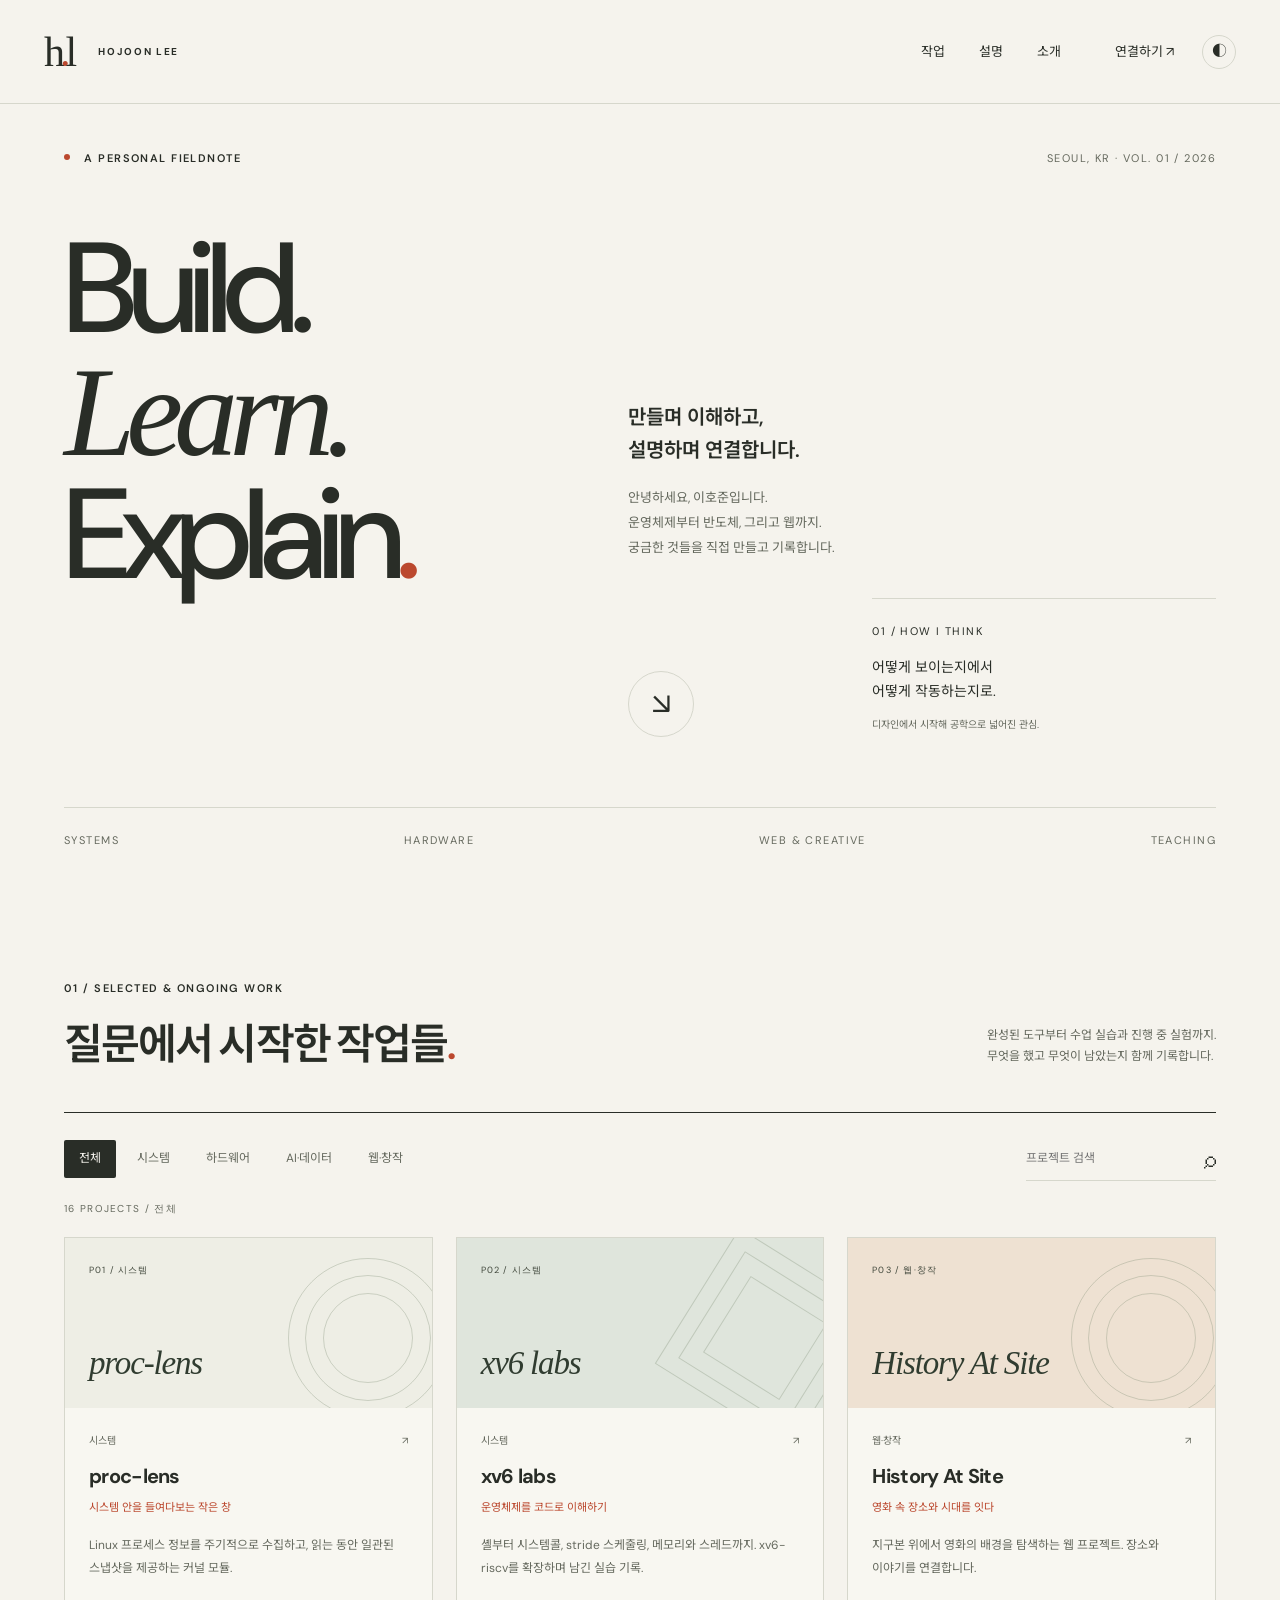
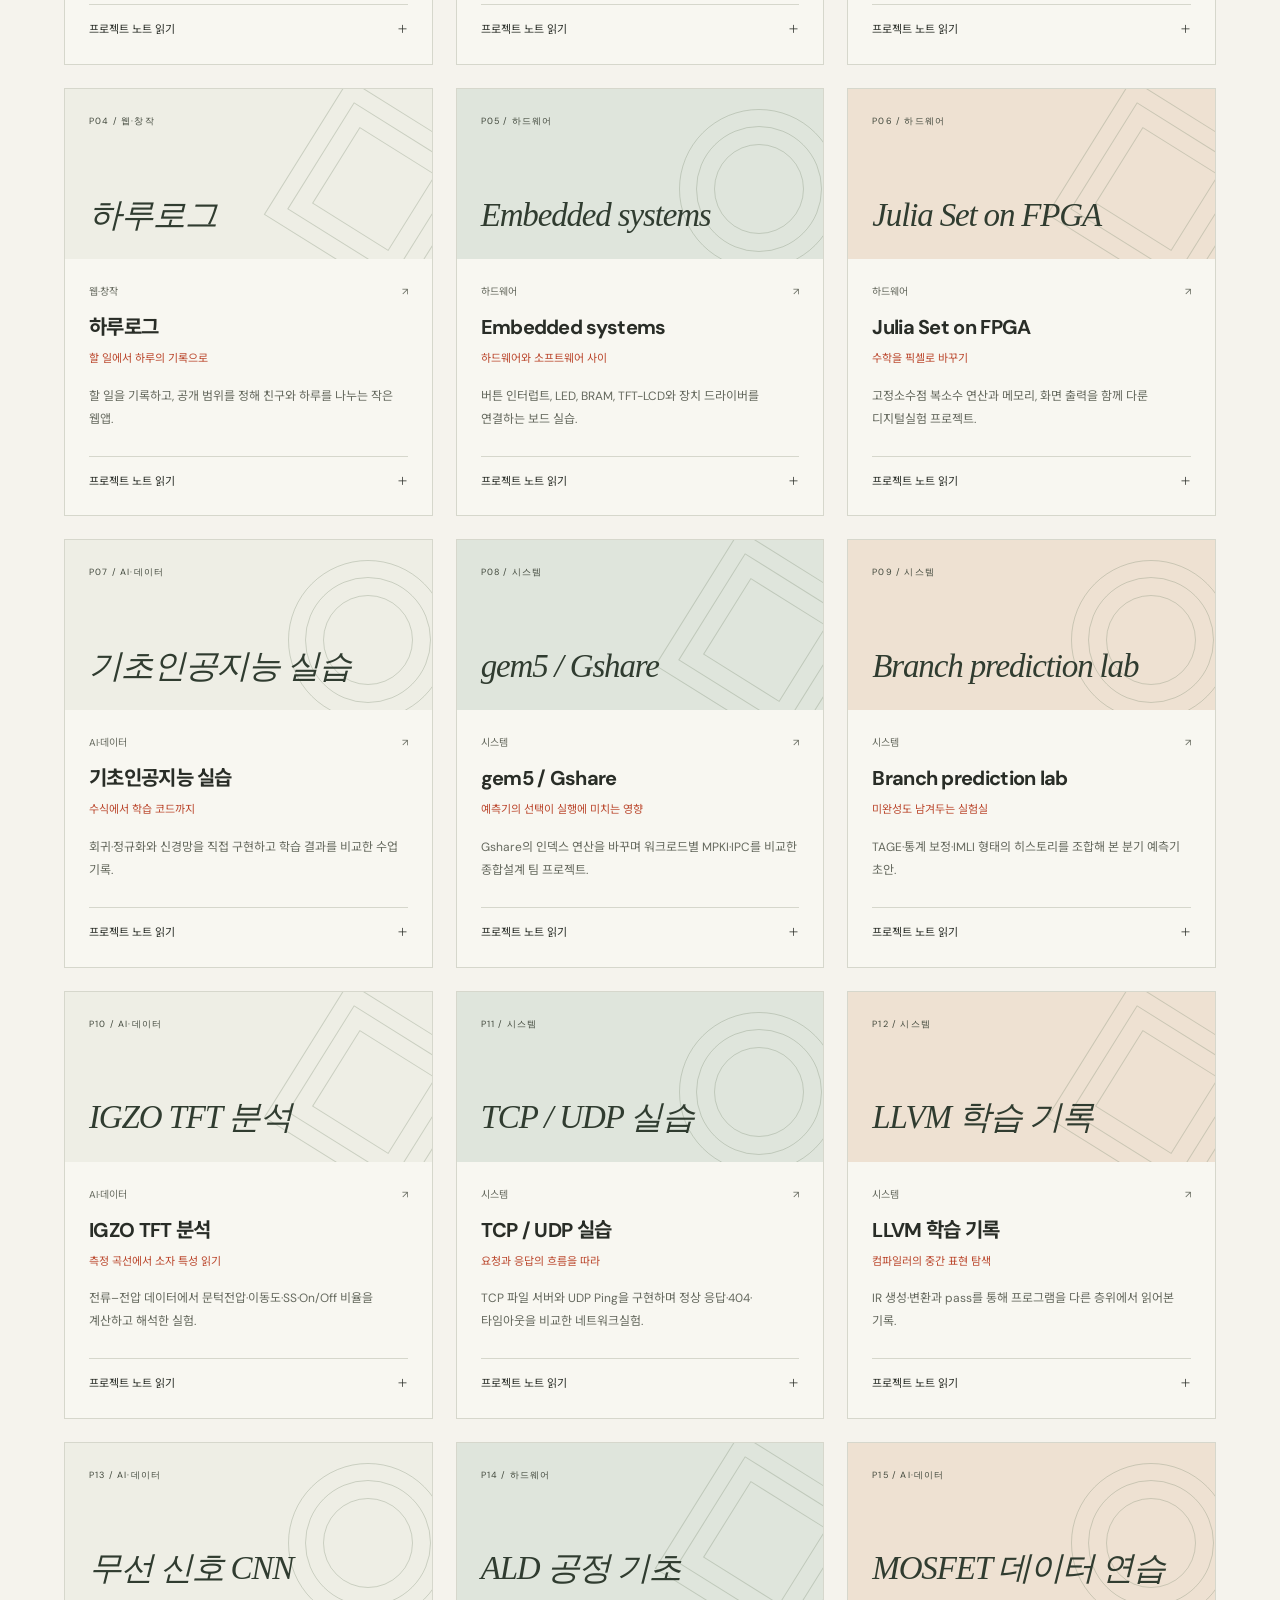
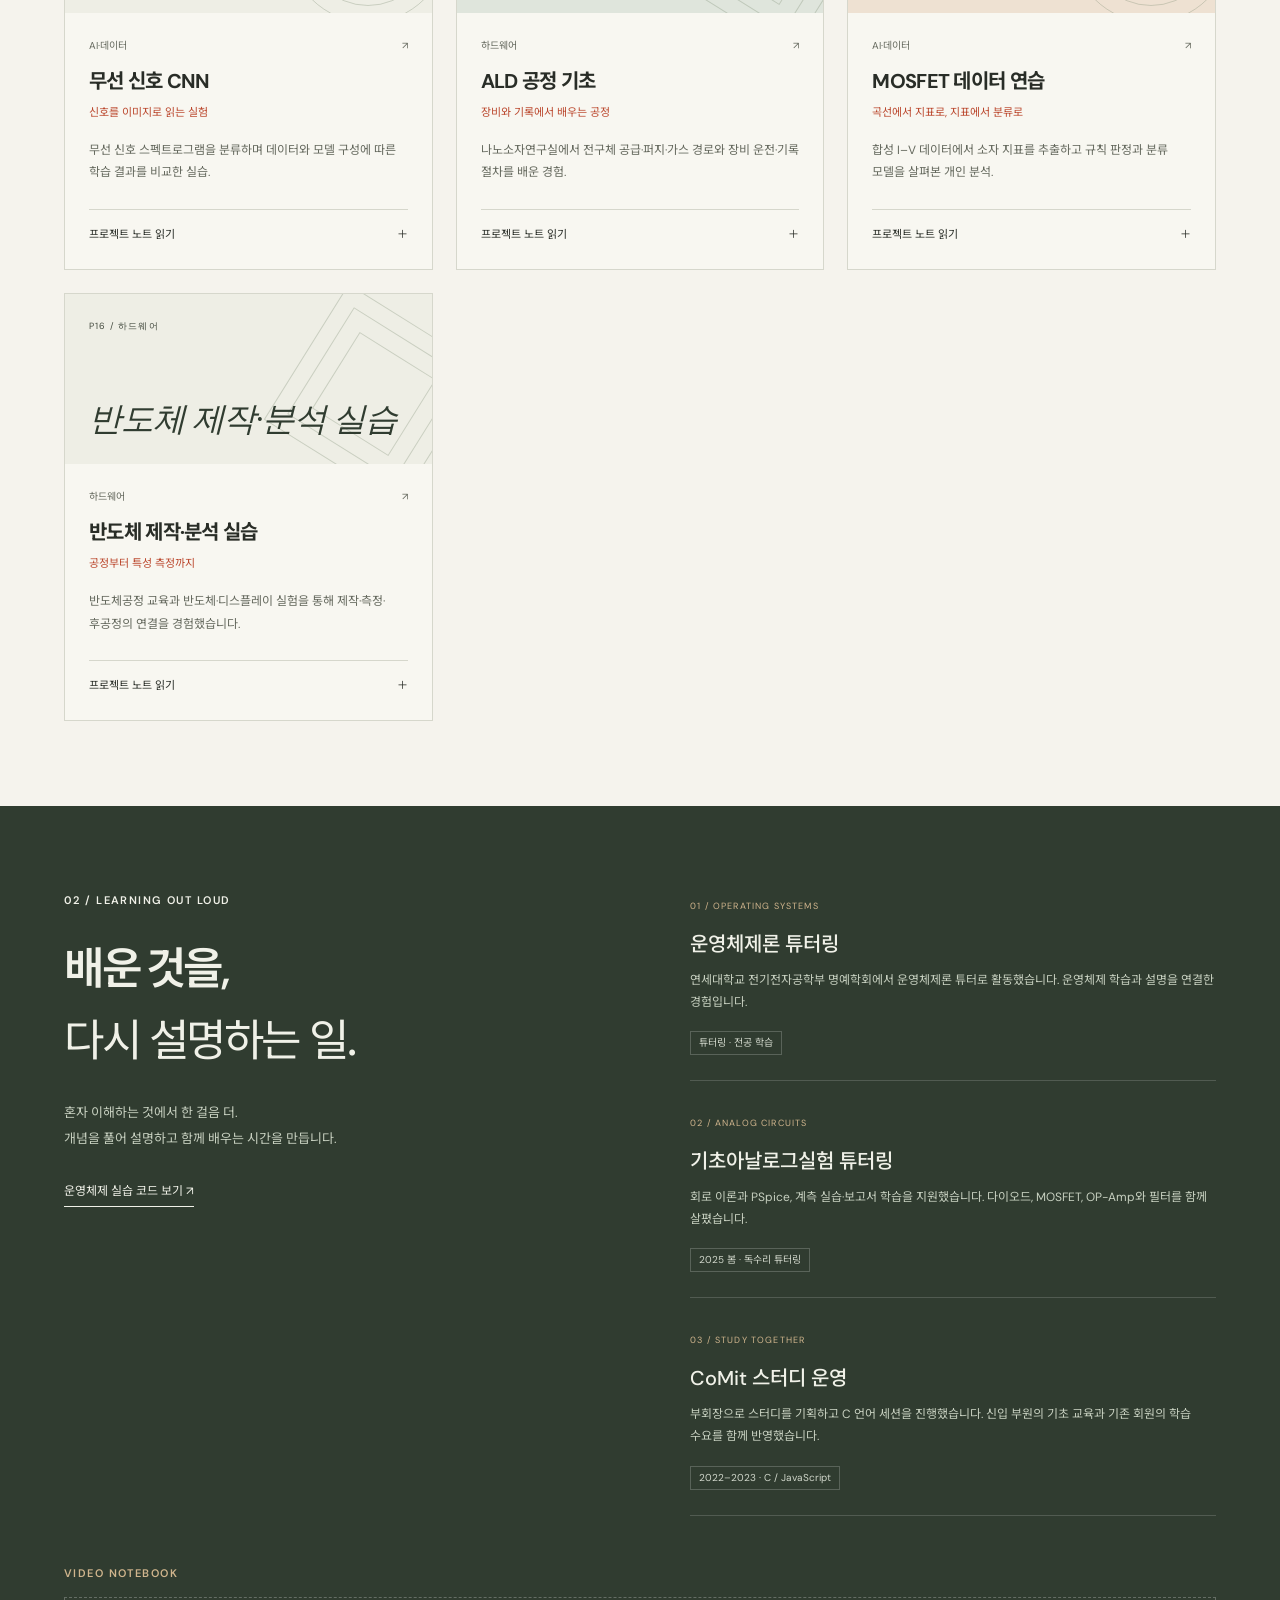
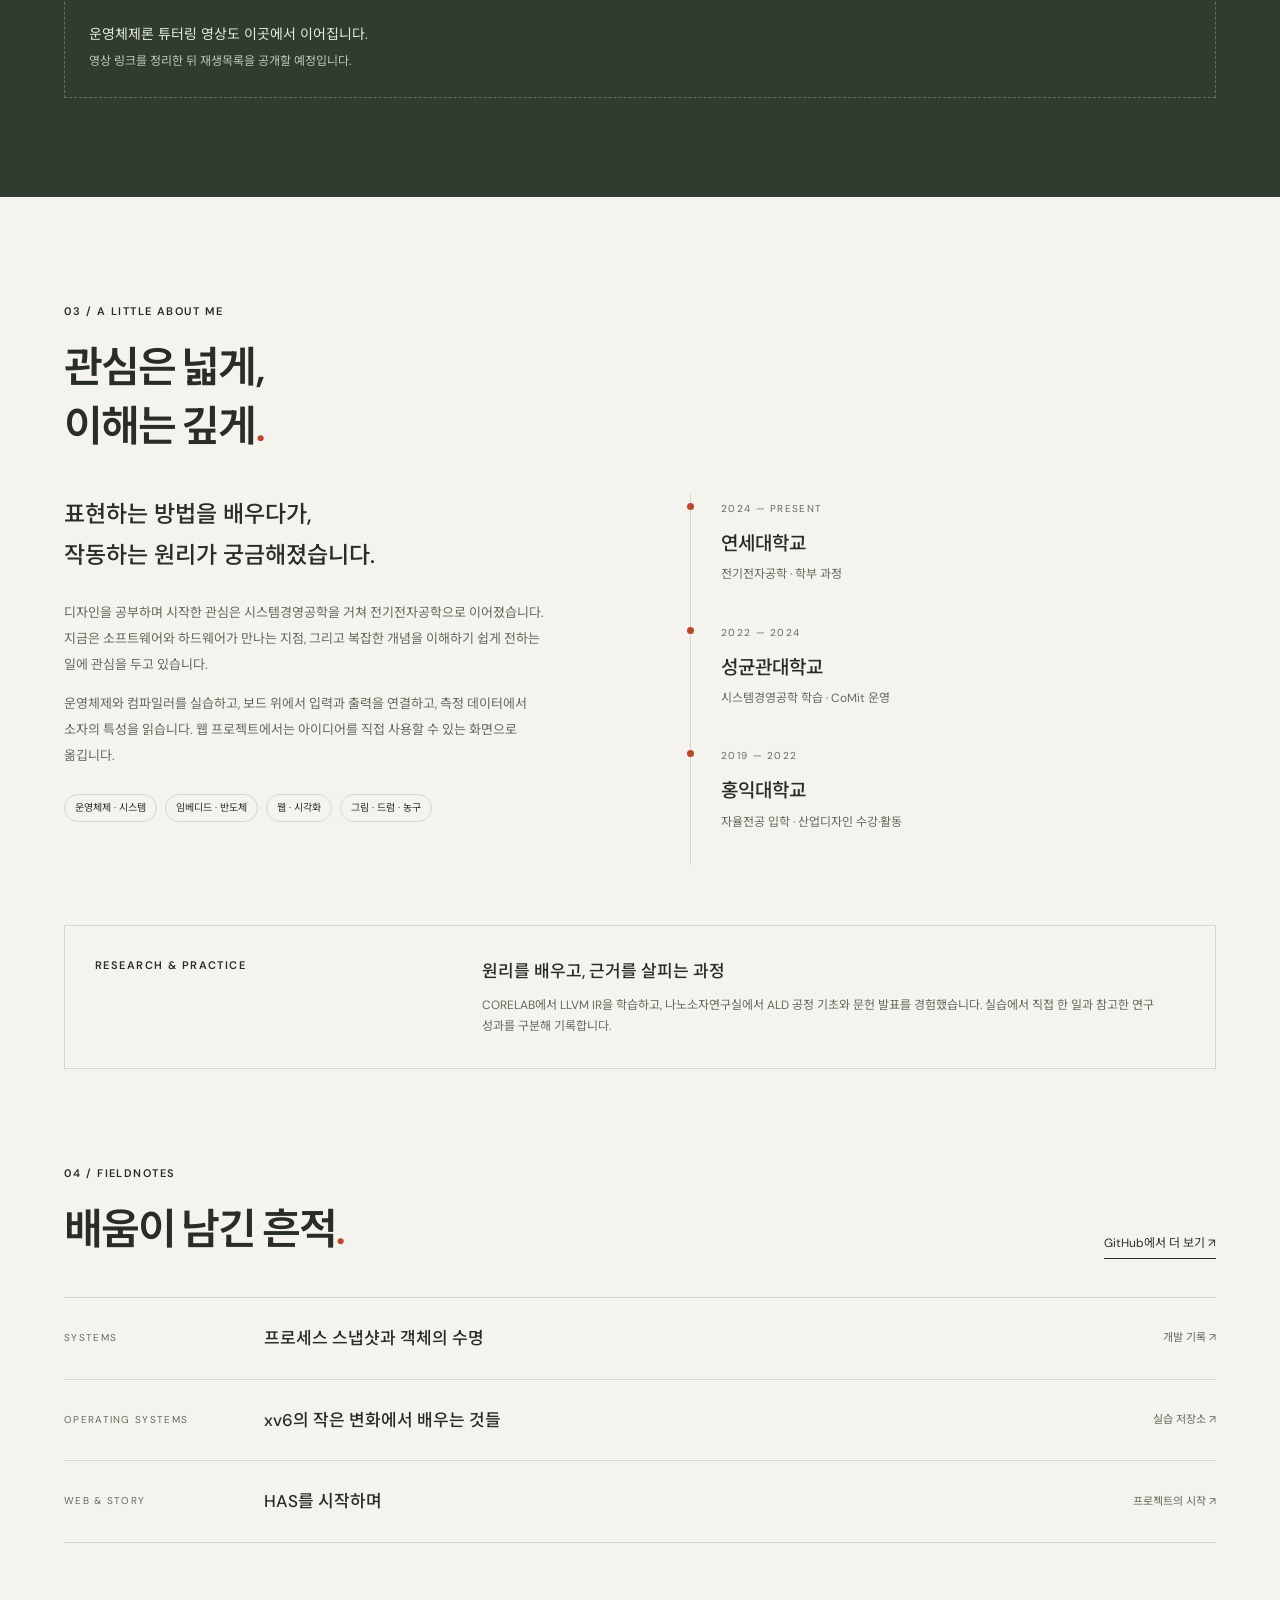
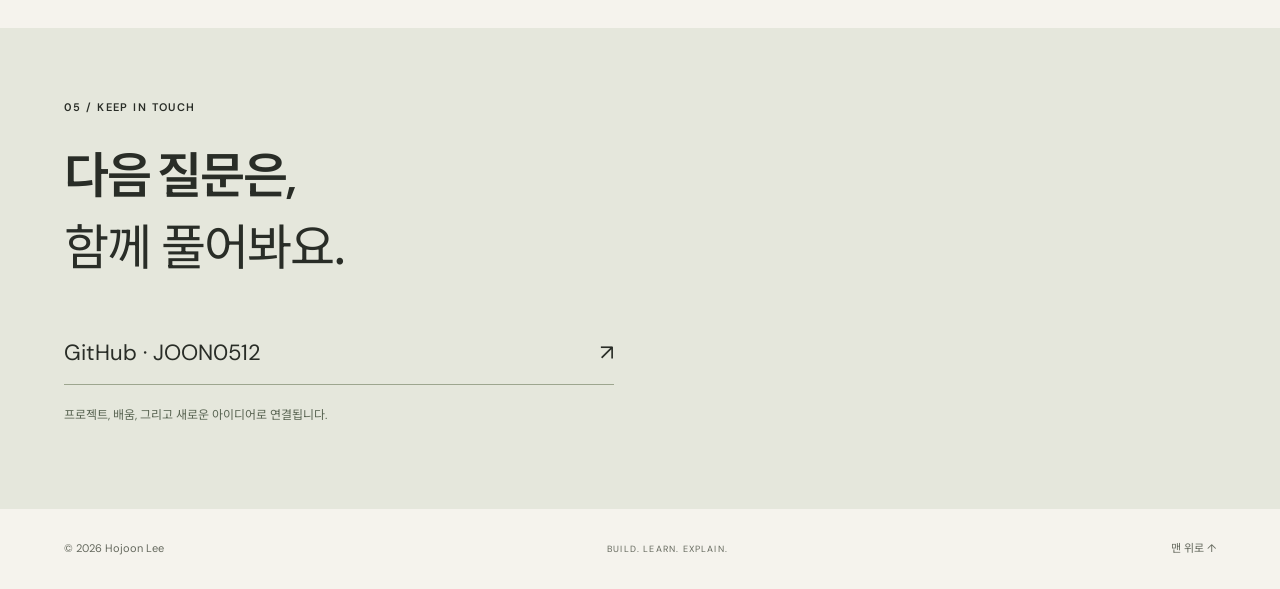
==== docs/index.html @ dd693a46 "Build Hojoon Lee portfolio with project archive and teaching sections" ====
<!doctype html>
<html lang="ko"><head><meta charset="utf-8"><meta name="viewport" content="width=device-width, initial-scale=1"><meta name="theme-color" content="#f5f3ed"><meta name="description" content="이호준의 프로젝트와 학습 기록. 운영체제, 임베디드, 반도체와 웹을 만들고 배우고 설명합니다."><meta property="og:title" content="Hojoon Lee — Build, Learn, Explain"><meta property="og:description" content="만들며 이해하고, 설명하며 연결합니다. 이호준의 작업과 배움의 기록."><title>Hojoon Lee — Build, Learn, Explain</title><link rel="icon" href="assets/favicon.svg" type="image/svg+xml"><link rel="stylesheet" href="style.css"><script src="app.js" defer></script></head>
<body><a class="skip" href="#main">본문으로 바로가기</a>
<header class="site-header"><a class="wordmark" href="#home" aria-label="Hojoon Lee 홈">h<span class="logo-dot">.</span>l<span class="small-wordmark">HOJOON LEE</span></a><nav aria-label="주요 메뉴"><a href="#work">작업</a><a href="#teaching">설명</a><a href="#about">소개</a><a href="#contact" class="nav-contact">연결하기 ↗</a></nav><button class="theme-toggle" type="button" aria-label="어두운 테마로 전환">◐</button></header>
<main id="main"><section id="home" class="hero wrap"><div class="hero-top"><p class="eyebrow"><span class="live-dot"></span> A PERSONAL FIELDNOTE</p><span class="edition">SEOUL, KR · VOL. 01 / 2026</span></div><h1>Build.<br><span class="serif">Learn.</span><br>Explain<span class="accent">.</span></h1><div class="hero-bottom"><p class="hero-intro">만들며 이해하고,<br>설명하며 연결합니다.<span>안녕하세요, 이호준입니다.<br>운영체제부터 반도체, 그리고 웹까지.<br>궁금한 것들을 직접 만들고 기록합니다.</span></p><a class="round-link" href="#work" aria-label="프로젝트 둘러보기">↘</a><div class="hero-note"><span class="mono">01 / HOW I THINK</span><p>어떻게 보이는지에서<br>어떻게 작동하는지로.</p><small>디자인에서 시작해 공학으로 넓어진 관심.</small></div></div><div class="hero-index mono"><span>SYSTEMS</span><span>HARDWARE</span><span>WEB & CREATIVE</span><span>TEACHING</span></div></section>
<section id="work" class="wrap section"><div class="section-heading"><div><p class="eyebrow">01 / SELECTED & ONGOING WORK</p><h2>질문에서 시작한 작업들<span class="accent">.</span></h2></div><p>완성된 도구부터 수업 실습과 진행 중 실험까지.<br>무엇을 했고 무엇이 남았는지 함께 기록합니다.</p></div><div class="work-toolbar"><div class="filters" role="group" aria-label="프로젝트 분류"><button data-filter="전체" aria-pressed="true">전체</button><button data-filter="시스템" aria-pressed="false">시스템</button><button data-filter="하드웨어" aria-pressed="false">하드웨어</button><button data-filter="AI·데이터" aria-pressed="false">AI·데이터</button><button data-filter="웹·창작" aria-pressed="false">웹·창작</button></div><label class="search"><span class="sr-only">프로젝트 검색</span><input id="search" type="search" placeholder="프로젝트 검색" autocomplete="off"><span aria-hidden="true">⌕</span></label></div><p id="result-count" class="mono count" aria-live="polite"></p><div id="projects" class="project-grid"><p>프로젝트를 불러오는 중입니다.</p></div><noscript><p>프로젝트 목록은 <a href="https://github.com/JOON0512?tab=repositories">GitHub</a>에서도 볼 수 있습니다. 분류와 상세 보기는 JavaScript가 필요합니다.</p></noscript></section>
<section id="teaching" class="teaching"><div class="wrap teaching-inner"><div><p class="eyebrow">02 / LEARNING OUT LOUD</p><h2>배운 것을,<br><span class="serif">다시 설명하는 일.</span></h2><p class="teaching-intro">혼자 이해하는 것에서 한 걸음 더.<br>개념을 풀어 설명하고 함께 배우는 시간을 만듭니다.</p><a class="text-link" href="https://github.com/JOON0512/yonsei-OS" target="_blank" rel="noopener noreferrer">운영체제 실습 코드 보기 ↗</a></div><div class="teaching-list"><article><span class="mono">01 / OPERATING SYSTEMS</span><h3>운영체제론 튜터링</h3><p>연세대학교 전기전자공학부 명예학회에서 운영체제론 튜터로 활동했습니다. 운영체제 학습과 설명을 연결한 경험입니다.</p><span class="tag pale">튜터링 · 전공 학습</span></article><article><span class="mono">02 / ANALOG CIRCUITS</span><h3>기초아날로그실험 튜터링</h3><p>회로 이론과 PSpice, 계측 실습·보고서 학습을 지원했습니다. 다이오드, MOSFET, OP-Amp와 필터를 함께 살폈습니다.</p><span class="tag pale">2025 봄 · 독수리 튜터링</span></article><article><span class="mono">03 / STUDY TOGETHER</span><h3>CoMit 스터디 운영</h3><p>부회장으로 스터디를 기획하고 C 언어 세션을 진행했습니다. 신입 부원의 기초 교육과 기존 회원의 학습 수요를 함께 반영했습니다.</p><span class="tag pale">2022–2023 · C / JavaScript</span></article></div></div><div class="wrap video-area"><p class="eyebrow">VIDEO NOTEBOOK</p><div id="videos"><p class="video-pending">운영체제론 튜터링 영상도 이곳에서 이어집니다.<br><small>영상 링크를 정리한 뒤 재생목록을 공개할 예정입니다.</small></p></div></div></section>
<section id="about" class="wrap section"><div class="section-heading"><div><p class="eyebrow">03 / A LITTLE ABOUT ME</p><h2>관심은 넓게,<br>이해는 깊게<span class="accent">.</span></h2></div></div><div class="about-grid"><div class="about-copy"><p class="lead">표현하는 방법을 배우다가,<br>작동하는 원리가 궁금해졌습니다.</p><p>디자인을 공부하며 시작한 관심은 시스템경영공학을 거쳐 전기전자공학으로 이어졌습니다. 지금은 소프트웨어와 하드웨어가 만나는 지점, 그리고 복잡한 개념을 이해하기 쉽게 전하는 일에 관심을 두고 있습니다.</p><p>운영체제와 컴파일러를 실습하고, 보드 위에서 입력과 출력을 연결하고, 측정 데이터에서 소자의 특성을 읽습니다. 웹 프로젝트에서는 아이디어를 직접 사용할 수 있는 화면으로 옮깁니다.</p><div class="interests"><span>운영체제 · 시스템</span><span>임베디드 · 반도체</span><span>웹 · 시각화</span><span>그림 · 드럼 · 농구</span></div></div><div class="timeline"><article><span class="mono">2024 — PRESENT</span><h3>연세대학교</h3><p>전기전자공학 · 학부 과정</p></article><article><span class="mono">2022 — 2024</span><h3>성균관대학교</h3><p>시스템경영공학 학습 · CoMit 운영</p></article><article><span class="mono">2019 — 2022</span><h3>홍익대학교</h3><p>자율전공 입학 · 산업디자인 수강·활동</p></article></div></div><div class="research-strip"><p class="eyebrow">RESEARCH & PRACTICE</p><div><h3>원리를 배우고, 근거를 살피는 과정</h3><p>CORELAB에서 LLVM IR을 학습하고, 나노소자연구실에서 ALD 공정 기초와 문헌 발표를 경험했습니다. 실습에서 직접 한 일과 참고한 연구 성과를 구분해 기록합니다.</p></div></div></section>
<section id="notes" class="wrap section notes"><div class="section-heading"><div><p class="eyebrow">04 / FIELDNOTES</p><h2>배움이 남긴 흔적<span class="accent">.</span></h2></div><a class="text-link" href="https://github.com/JOON0512" target="_blank" rel="noopener noreferrer">GitHub에서 더 보기 ↗</a></div><a class="note-row" href="https://github.com/JOON0512/proc-lens/blob/main/docs/development.md" target="_blank" rel="noopener noreferrer"><span class="mono">SYSTEMS</span><h3>프로세스 스냅샷과 객체의 수명</h3><span>개발 기록 ↗</span></a><a class="note-row" href="https://github.com/JOON0512/yonsei-OS" target="_blank" rel="noopener noreferrer"><span class="mono">OPERATING SYSTEMS</span><h3>xv6의 작은 변화에서 배우는 것들</h3><span>실습 저장소 ↗</span></a><a class="note-row" href="https://velog.io/@noojoh/HAS%EB%A5%BC-%EC%8B%9C%EC%9E%91%ED%95%98%EB%A9%B0" target="_blank" rel="noopener noreferrer"><span class="mono">WEB & STORY</span><h3>HAS를 시작하며</h3><span>프로젝트의 시작 ↗</span></a></section>
<section id="contact" class="contact"><div class="wrap"><p class="eyebrow">05 / KEEP IN TOUCH</p><h2>다음 질문은,<br><span class="serif">함께 풀어봐요.</span></h2><a class="contact-link" href="https://github.com/JOON0512" target="_blank" rel="noopener noreferrer">GitHub · JOON0512 <span>↗</span></a><p>프로젝트, 배움, 그리고 새로운 아이디어로 연결됩니다.</p></div></section>
</main><footer class="wrap"><span>© <span id="year">2026</span> Hojoon Lee</span><span class="mono">BUILD. LEARN. EXPLAIN.</span><a href="#home">맨 위로 ↑</a></footer>
<dialog id="project-dialog" aria-labelledby="dialog-title"><button class="dialog-close" aria-label="상세 보기 닫기">×</button><div id="dialog-content"></div></dialog></body></html>
---- docs/style.css ----
@import url('https://fonts.googleapis.com/css2?family=DM+Sans:wght@400;500;600;700&family=Noto+Sans+KR:wght@400;500;600;700;800;900&display=swap');
:root{--bg:#f5f3ed;--ink:#292d27;--muted:#65695e;--line:#d6d7cc;--accent:#bb482e;--panel:#eeeee5;--dark:#303c30;--paper:#f8f7f1;--serif:Georgia,'Times New Roman',serif;color-scheme:light}*{box-sizing:border-box}html{scroll-behavior:smooth;scroll-padding-top:100px}body{margin:0;background:var(--bg);color:var(--ink);font:15px/1.8 'DM Sans','Noto Sans KR',sans-serif;word-break:keep-all}a{color:inherit;text-decoration:none}button,input{font:inherit}button,a,input{ -webkit-tap-highlight-color:transparent}button{cursor:pointer}a:focus-visible,button:focus-visible,input:focus-visible{outline:3px solid var(--accent);outline-offset:5px}a:hover{color:var(--accent)}.wrap{max-width:1240px;margin:auto;padding-left:44px;padding-right:44px}.mono,.eyebrow,.edition{font-family:'DM Sans',monospace;font-size:11px;letter-spacing:.13em}.eyebrow{font-weight:600;margin:0 0 24px}.accent,.logo-dot{color:var(--accent)}.serif{font-family:var(--serif);font-style:italic;font-weight:400}.site-header{max-width:1400px;margin:auto;height:104px;padding:0 44px;display:flex;align-items:center;gap:28px;border-bottom:1px solid var(--line)}.wordmark{font-family:var(--serif);font-size:42px;letter-spacing:-5px;display:flex;align-items:center;line-height:1}.small-wordmark{font-family:'DM Sans',sans-serif;font-size:10px;letter-spacing:.17em;margin-left:26px;font-weight:700}.site-header nav{display:flex;gap:34px;margin-left:auto;font-size:13px}.nav-contact{margin-left:20px}.theme-toggle{border:1px solid var(--line);background:none;color:var(--ink);border-radius:50%;width:34px;height:34px;line-height:1}.hero{padding-top:45px}.hero-top{display:flex;align-items:baseline;justify-content:space-between}.live-dot{display:inline-block;background:var(--accent);width:6px;height:6px;border-radius:50%;margin:0 10px 2px 0}.edition{color:var(--muted)}h1{font-size:clamp(80px,10vw,146px);font-weight:500;line-height:.96;letter-spacing:-.065em;margin:35px 0 40px;position:relative}h1 .serif{letter-spacing:-.07em}.hero-bottom{display:grid;grid-template-columns:1fr 100px 1fr;gap:38px;align-items:end;margin-top:-235px;margin-left:49%;min-height:235px}.hero-intro{font-size:20px;font-weight:600;line-height:1.65;margin:0;grid-column:1/4}.hero-intro>span{display:block;font-size:13px;line-height:1.9;font-weight:400;color:var(--muted);margin-top:19px}.round-link{display:flex;border:1px solid var(--line);width:66px;height:66px;border-radius:50%;align-items:center;justify-content:center;font-size:30px;grid-column:1}.round-link:hover{background:var(--ink);color:var(--bg)}.hero-note{grid-column:2/4;border-top:1px solid var(--line);padding-top:18px}.hero-note p{margin:12px 0 6px;line-height:1.7;font-size:14px}.hero-note small{color:var(--muted);font-size:10px}.hero-index{display:flex;justify-content:space-between;border-top:1px solid var(--line);padding:23px 0;margin-top:70px;color:var(--muted)}.section{padding-top:105px;padding-bottom:85px;scroll-margin-top:20px}.section-heading{display:flex;align-items:end;justify-content:space-between;gap:30px;margin-bottom:38px}.section-heading .eyebrow{margin-bottom:16px}h2{font-size:clamp(28px,3.3vw,43px);letter-spacing:-.045em;line-height:1.4;font-weight:600;margin:0}.section-heading>p{font-size:12px;color:var(--muted);margin:0 0 6px}.work-toolbar{display:flex;align-items:center;justify-content:space-between;gap:20px;border-top:1px solid var(--ink);padding-top:24px}.filters{display:flex;gap:6px;flex-wrap:wrap}.filters button{font-size:12px;padding:7px 14px;border:1px solid transparent;border-radius:2px;color:var(--muted);background:none}.filters button[aria-pressed=true]{background:var(--ink);color:var(--bg)}.filters button:hover{border-color:var(--line)}.search{display:flex;border-bottom:1px solid var(--line);align-items:center;width:190px}.search input{width:100%;background:none;border:0;color:var(--ink);font-size:12px;padding:8px 0}.search>span:last-child{font-size:24px}.count{color:var(--muted);font-size:10px;margin:19px 0}.project-grid{display:grid;grid-template-columns:repeat(3,minmax(0,1fr));gap:23px}.project{display:flex;flex-direction:column;min-width:0;border:1px solid var(--line);background:var(--paper);transition:transform .2s}.project:hover{transform:translateY(-4px)}.project-visual{height:170px;background:var(--panel);padding:24px;display:flex;flex-direction:column;justify-content:space-between;overflow:hidden;position:relative}.project:nth-child(3n+2) .project-visual{background:#dfe5dc}.project:nth-child(3n) .project-visual{background:#eee1d2}.project-visual .mono{font-size:9px;position:relative;z-index:1;color:#41483c}.visual-type{font:italic 33px/1.2 var(--serif);letter-spacing:-.035em;position:relative;z-index:1;color:#303c30}.visual-shape{position:absolute;width:160px;height:160px;right:-16px;top:20px;border:1px solid #7b887150;border-radius:50%}.visual-shape:before,.visual-shape:after{content:'';position:absolute;border:1px solid #7b887150;border-radius:50%;inset:16px}.visual-shape:after{inset:34px}.project:nth-child(2n) .visual-shape{border-radius:0;transform:rotate(32deg);right:-22px}.project:nth-child(2n) .visual-shape:before,.project:nth-child(2n) .visual-shape:after{border-radius:0}.project-body{padding:24px;display:flex;flex:1;flex-direction:column}.project-meta{display:flex;justify-content:space-between;font-size:10px;color:var(--muted)}.project h3{font-size:20px;line-height:1.4;margin:12px 0 8px;letter-spacing:-.035em}.project-subtitle{font-size:11px;color:var(--accent);margin:0}.project-summary{font-size:12px;color:var(--muted);line-height:1.9;margin:16px 0 25px;flex:1}.project-link{display:flex;border:0;background:none;color:var(--ink);padding:15px 0 0;width:100%;border-top:1px solid var(--line);justify-content:space-between;font-size:11px;text-align:left}.project-link:hover{color:var(--accent)}.teaching{background:var(--dark);color:#f0f1e8;padding:85px 0}.teaching-inner{display:grid;grid-template-columns:1fr 1fr;gap:100px}.teaching h2{font-size:44px;line-height:1.55;letter-spacing:-.055em}.teaching .serif{font-style:normal;font-family:'Noto Sans KR',sans-serif;font-weight:400}.teaching-intro{font-size:13px;color:#c7d0c0;line-height:2;margin:25px 0}.text-link{display:inline-block;font-size:12px;border-bottom:1px solid currentColor;padding-bottom:3px}.teaching-list article{padding:0 0 25px;margin-bottom:27px;border-bottom:1px solid #ffffff28}.teaching-list article:last-child{margin-bottom:0}.teaching-list .mono{font-size:9px;color:#d0b58d}.teaching-list h3{font-size:20px;font-weight:500;margin:8px 0}.teaching-list p{color:#c7d0c0;font-size:12px;margin:8px 0 15px}.tag{display:inline-block;font-size:10px;border:1px solid var(--line);padding:2px 8px}.pale{border-color:#ffffff33;color:#d2d8cc}.video-area{margin-top:48px}.video-area>.eyebrow{color:#d0b58d;margin-bottom:13px}.video-pending{border:1px dashed #ffffff40;padding:24px;font-size:14px;color:#e4e8de}.video-pending small{font-size:12px;color:#bdc8b6}.video-grid{display:grid;grid-template-columns:1fr 1fr;gap:20px}.video-grid iframe{width:100%;aspect-ratio:16/9;border:0}.video-grid h3{font-size:16px}.about-grid{display:grid;grid-template-columns:1fr 1fr;gap:100px}.about-copy{max-width:490px}.about-copy p{font-size:13px;color:var(--muted);line-height:2}.about-copy .lead{font-size:23px;line-height:1.8;color:var(--ink);margin-top:0;font-weight:500}.interests{display:flex;gap:8px;flex-wrap:wrap;margin-top:25px}.interests span{font-size:10px;border:1px solid var(--line);border-radius:20px;padding:4px 10px}.timeline{border-left:1px solid var(--line);padding-left:30px}.timeline article{position:relative;padding-bottom:32px}.timeline article:before{content:'';position:absolute;left:-34px;top:9px;width:7px;height:7px;background:var(--accent);border-radius:50%}.timeline h3{font-size:19px;margin:6px 0 3px;font-weight:500}.timeline .mono{color:var(--muted);font-size:10px}.timeline p{font-size:12px;color:var(--muted);margin:0}.research-strip{margin-top:60px;padding:30px;border:1px solid var(--line);display:grid;grid-template-columns:1fr 2fr;gap:35px}.research-strip h3{font-size:17px;margin:0 0 8px;font-weight:500}.research-strip p:not(.eyebrow){font-size:12px;margin:0;color:var(--muted)}.notes{padding-top:10px}.note-row{display:grid;grid-template-columns:180px 1fr auto;gap:20px;border-top:1px solid var(--line);padding:25px 0;align-items:center}.note-row:last-child{border-bottom:1px solid var(--line)}.note-row .mono{font-size:10px;color:var(--muted)}.note-row h3{font-size:17px;margin:0;font-weight:500}.note-row>span:last-child{font-size:11px;color:var(--muted)}.contact{background:#e5e7dc;padding:70px 0}.contact h2{font-size:49px}.contact .serif{font-family:'Noto Sans KR',sans-serif;font-style:normal;font-weight:400}.contact-link{display:flex;max-width:550px;font-size:22px;justify-content:space-between;border-bottom:1px solid #9da68f;padding:25px 0 12px;margin-top:25px}.contact p:last-child{font-size:12px;color:#5b6654;margin-top:20px}footer{display:flex;justify-content:space-between;align-items:center;padding-top:30px;padding-bottom:30px;font-size:11px;color:var(--muted)}footer .mono{font-size:9px}dialog{background:var(--bg);color:var(--ink);border:1px solid var(--line);padding:55px;width:min(680px,calc(100% - 32px));max-height:85vh;overflow:auto}dialog::backdrop{background:#18201799;backdrop-filter:blur(5px)}.dialog-close{position:absolute;top:10px;right:15px;background:none;border:0;font-size:30px;color:var(--ink)}dialog h2{font-size:31px;margin:18px 0 9px}dialog h3{font-size:14px;margin:28px 0 8px}dialog p{font-size:13px;color:var(--muted)}dialog .scope{background:var(--panel);padding:17px}.dialog-actions{margin-top:28px}.empty{grid-column:1/-1;padding:50px 0;color:var(--muted)}.skip{position:absolute;top:-60px;left:12px;background:var(--ink);color:var(--bg);padding:10px;z-index:5}.skip:focus{top:8px}.sr-only{position:absolute;width:1px;height:1px;padding:0;margin:-1px;overflow:hidden;clip:rect(0,0,0,0);white-space:nowrap;border:0}
html[data-theme=dark]{--bg:#20271f;--ink:#e7e9de;--muted:#b4bca9;--line:#48503f;--accent:#ef987a;--panel:#303b2a;--paper:#252f23;color-scheme:dark}html[data-theme=dark] .project-visual{background:#a9b49d}html[data-theme=dark] .project:nth-child(3n+2) .project-visual{background:#a3b3a0}html[data-theme=dark] .project:nth-child(3n) .project-visual{background:#bcae98}html[data-theme=dark] .contact{background:#2f3a2b}html[data-theme=dark] .contact p:last-child{color:var(--muted)}
@media(min-width:1500px){h1{font-size:156px}.hero-bottom{margin-top:-250px}}
@media(max-width:1000px){.hero-bottom{margin-left:53%;gap:20px}.hero-note{display:none}.hero-bottom .round-link{grid-column:3}.project-grid{grid-template-columns:repeat(2,minmax(0,1fr))}.teaching-inner,.about-grid{gap:50px}.teaching h2{font-size:35px}.small-wordmark{display:none}.section-heading>p{max-width:250px}.note-row{grid-template-columns:150px 1fr auto}}
@media(max-width:650px){.wrap{padding-left:23px;padding-right:23px}.site-header{height:80px;padding:0 23px;gap:15px}.site-header nav{gap:17px;font-size:11px}.nav-contact{margin-left:0}.wordmark{font-size:36px}.theme-toggle{width:28px;height:28px}.hero{padding-top:28px}.edition{font-size:8px}.hero-top .eyebrow{font-size:9px}h1{font-size:95px;margin-top:28px;margin-bottom:35px}.hero-bottom{margin:0;min-height:0;grid-template-columns:1fr auto;align-items:center}.hero-intro{grid-column:1;font-size:19px}.hero-bottom .round-link{grid-column:2;grid-row:1}.hero-intro>span{font-size:12px;margin-top:15px}.hero-index{margin-top:36px;font-size:8px;gap:12px;letter-spacing:.03em}.section{padding-top:65px;padding-bottom:55px}.section-heading{display:block;margin-bottom:28px}.section-heading>p{max-width:none;margin-top:17px}.eyebrow{font-size:9px}.work-toolbar{display:block;padding-top:17px}.filters{gap:0}.filters button{padding:6px 10px;font-size:11px}.search{margin-top:16px;width:100%}.project-grid{grid-template-columns:1fr;gap:20px}.project-visual{height:160px}.project-body{padding:23px}.project-summary{font-size:13px}.teaching{padding:55px 0}.teaching-inner,.about-grid{grid-template-columns:1fr;gap:40px}.teaching h2{font-size:34px}.teaching-intro{margin:20px 0}.teaching-list p{font-size:13px}.video-grid{grid-template-columns:1fr}.timeline{margin-left:4px}.research-strip{grid-template-columns:1fr;gap:5px;padding:23px;margin-top:35px}.research-strip .eyebrow{margin-bottom:10px}.notes{padding-top:10px}.notes .section-heading .text-link{margin-top:20px}.note-row{grid-template-columns:1fr auto;gap:6px}.note-row .mono{grid-column:1/-1;font-size:9px}.note-row h3{font-size:14px}.note-row>span:last-child{font-size:10px}.contact{padding:50px 0}.contact h2{font-size:37px}.contact-link{font-size:19px}footer{flex-wrap:wrap;gap:12px;font-size:10px}footer .mono{display:none}dialog{padding:40px 24px}dialog h2{font-size:26px}}
@media(prefers-reduced-motion:reduce){html{scroll-behavior:auto}*{transition:none!important}}
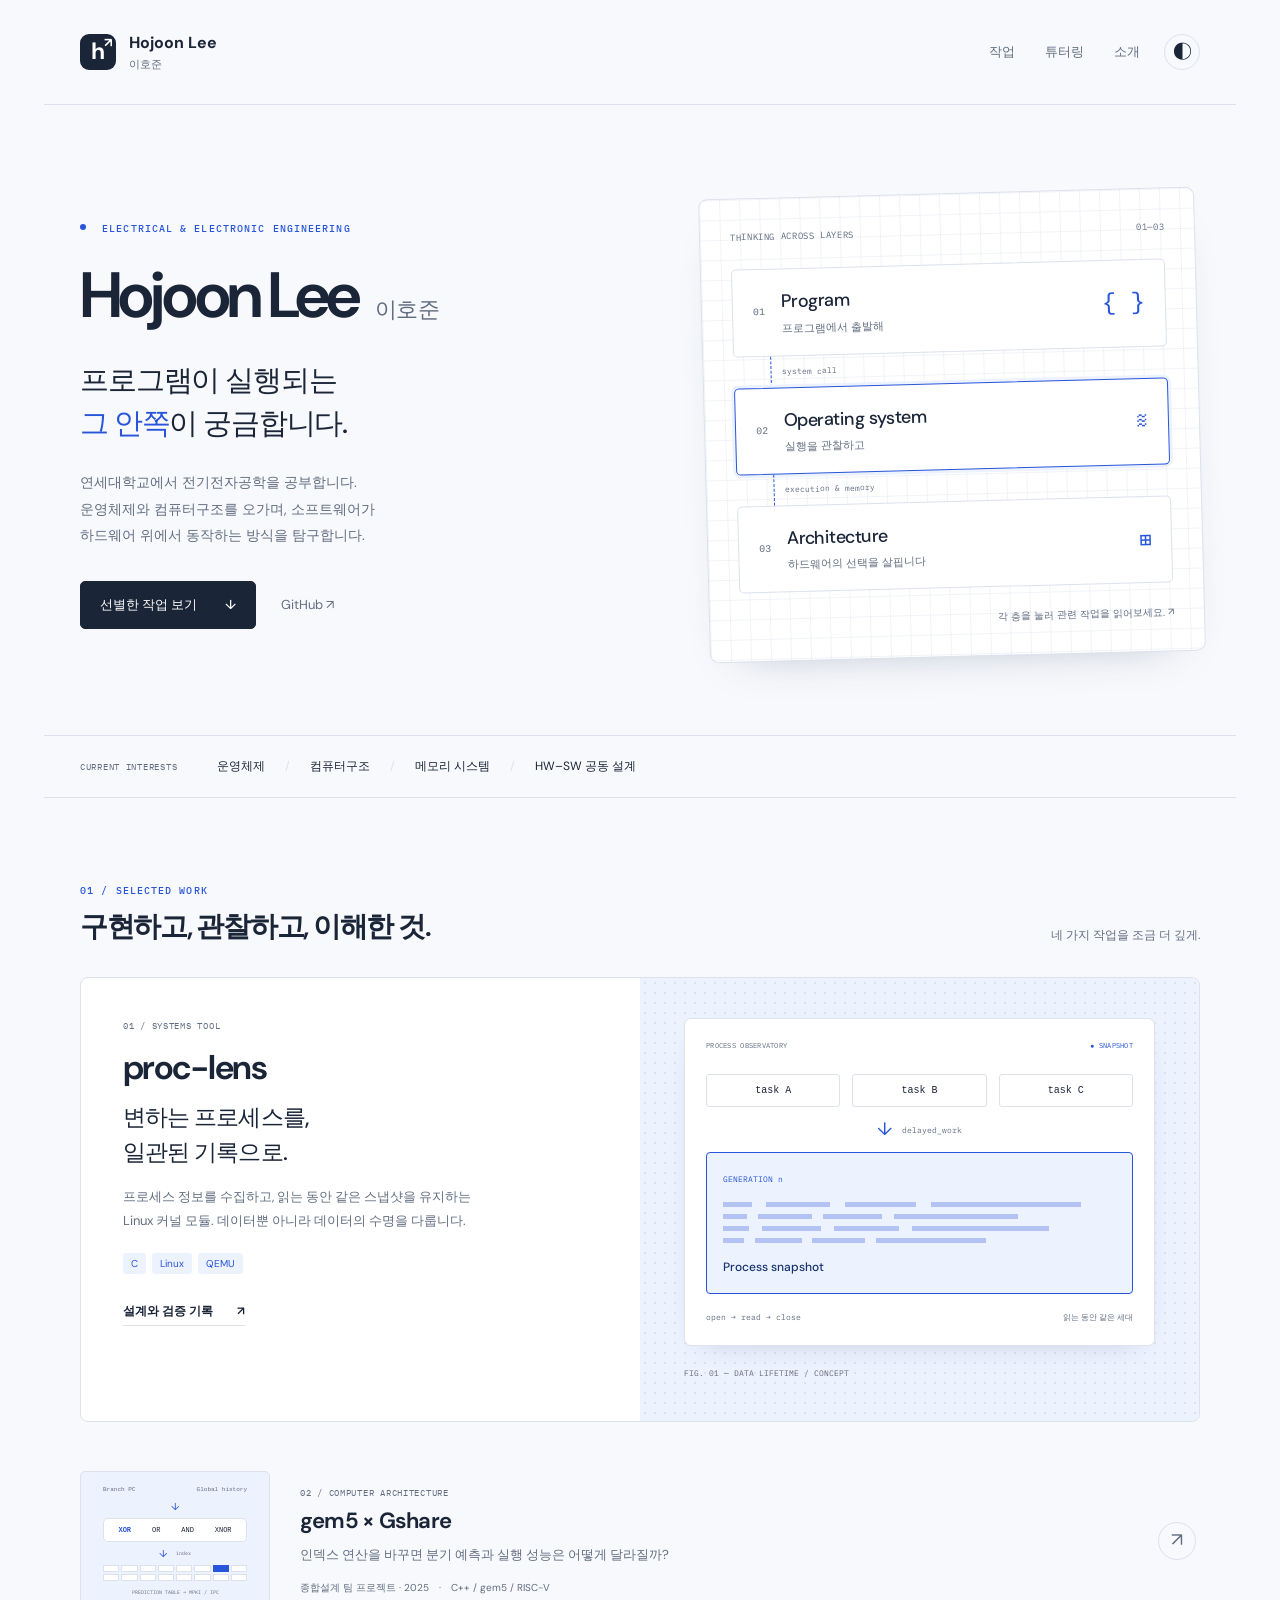
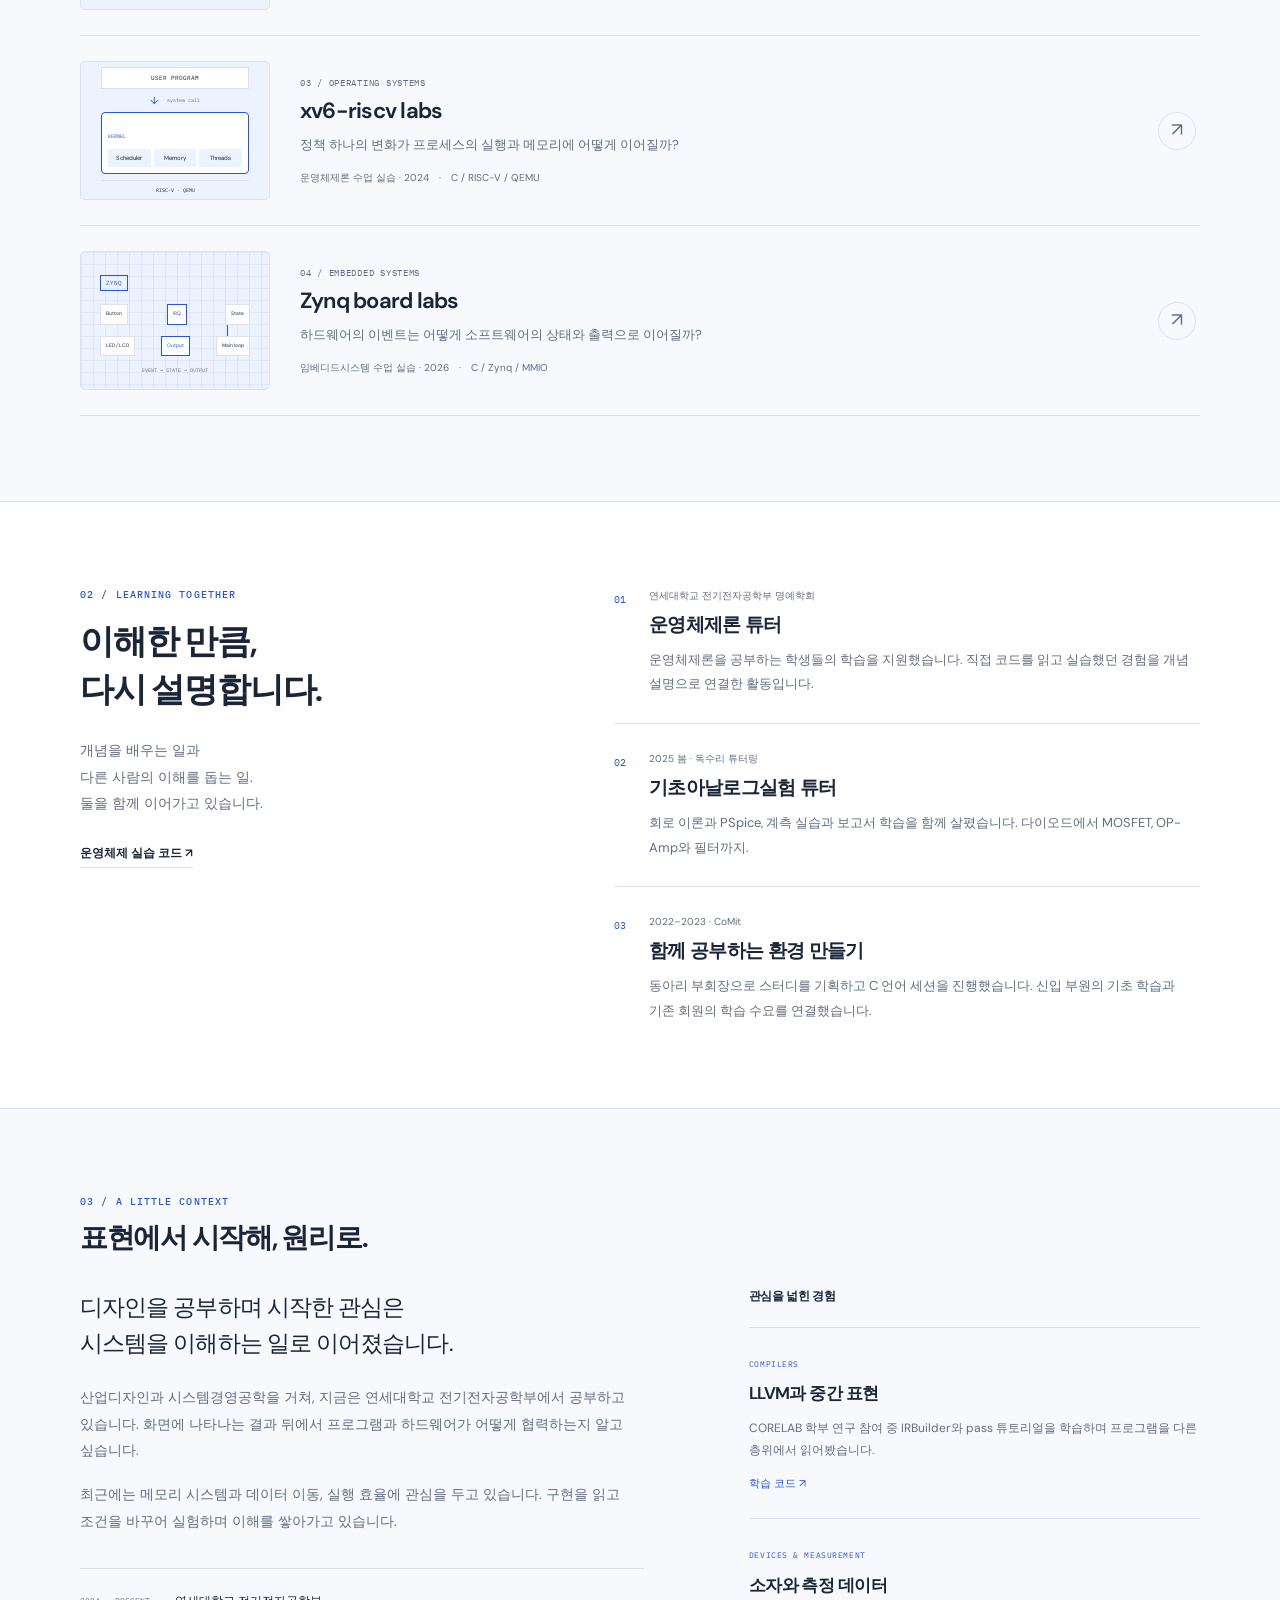
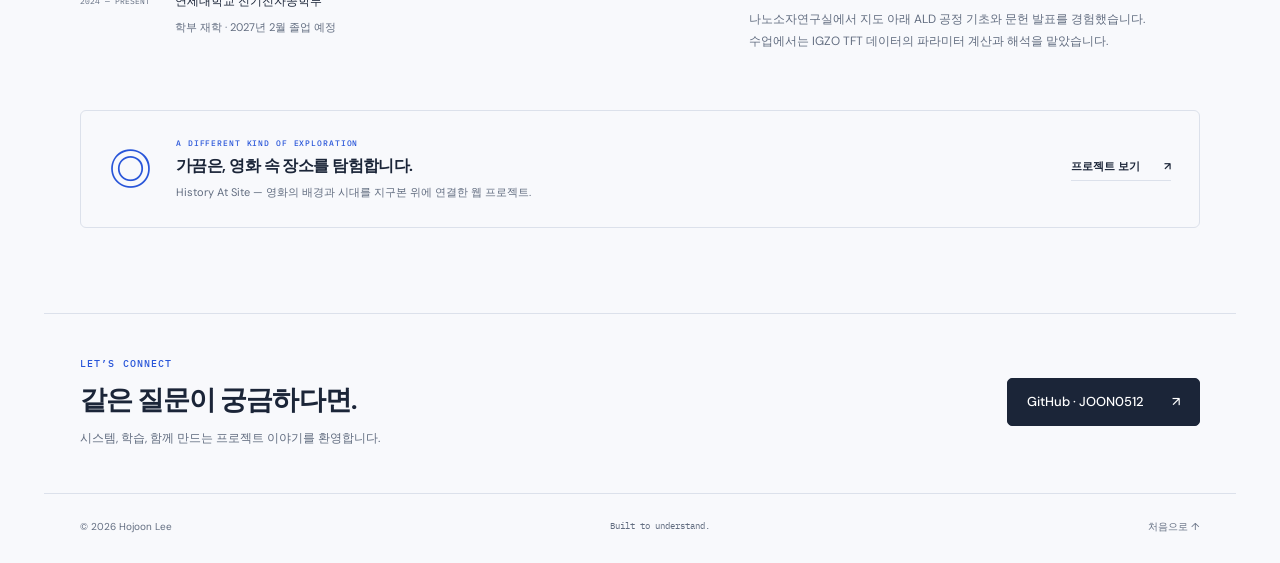
==== commit 6fa4c287: "Refine portfolio around systems work with four case studies and focused editorial design" ====
--- a/docs/index.html
+++ b/docs/index.html
@@ -1,12 +1,4 @@
-<!doctype html>
-<html lang="ko"><head><meta charset="utf-8"><meta name="viewport" content="width=device-width, initial-scale=1"><meta name="theme-color" content="#f5f3ed"><meta name="description" content="이호준의 프로젝트와 학습 기록. 운영체제, 임베디드, 반도체와 웹을 만들고 배우고 설명합니다."><meta property="og:title" content="Hojoon Lee — Build, Learn, Explain"><meta property="og:description" content="만들며 이해하고, 설명하며 연결합니다. 이호준의 작업과 배움의 기록."><title>Hojoon Lee — Build, Learn, Explain</title><link rel="icon" href="assets/favicon.svg" type="image/svg+xml"><link rel="stylesheet" href="style.css"><script src="app.js" defer></script></head>
-<body><a class="skip" href="#main">본문으로 바로가기</a>
-<header class="site-header"><a class="wordmark" href="#home" aria-label="Hojoon Lee 홈">h<span class="logo-dot">.</span>l<span class="small-wordmark">HOJOON LEE</span></a><nav aria-label="주요 메뉴"><a href="#work">작업</a><a href="#teaching">설명</a><a href="#about">소개</a><a href="#contact" class="nav-contact">연결하기 ↗</a></nav><button class="theme-toggle" type="button" aria-label="어두운 테마로 전환">◐</button></header>
-<main id="main"><section id="home" class="hero wrap"><div class="hero-top"><p class="eyebrow"><span class="live-dot"></span> A PERSONAL FIELDNOTE</p><span class="edition">SEOUL, KR · VOL. 01 / 2026</span></div><h1>Build.<br><span class="serif">Learn.</span><br>Explain<span class="accent">.</span></h1><div class="hero-bottom"><p class="hero-intro">만들며 이해하고,<br>설명하며 연결합니다.<span>안녕하세요, 이호준입니다.<br>운영체제부터 반도체, 그리고 웹까지.<br>궁금한 것들을 직접 만들고 기록합니다.</span></p><a class="round-link" href="#work" aria-label="프로젝트 둘러보기">↘</a><div class="hero-note"><span class="mono">01 / HOW I THINK</span><p>어떻게 보이는지에서<br>어떻게 작동하는지로.</p><small>디자인에서 시작해 공학으로 넓어진 관심.</small></div></div><div class="hero-index mono"><span>SYSTEMS</span><span>HARDWARE</span><span>WEB & CREATIVE</span><span>TEACHING</span></div></section>
-<section id="work" class="wrap section"><div class="section-heading"><div><p class="eyebrow">01 / SELECTED & ONGOING WORK</p><h2>질문에서 시작한 작업들<span class="accent">.</span></h2></div><p>완성된 도구부터 수업 실습과 진행 중 실험까지.<br>무엇을 했고 무엇이 남았는지 함께 기록합니다.</p></div><div class="work-toolbar"><div class="filters" role="group" aria-label="프로젝트 분류"><button data-filter="전체" aria-pressed="true">전체</button><button data-filter="시스템" aria-pressed="false">시스템</button><button data-filter="하드웨어" aria-pressed="false">하드웨어</button><button data-filter="AI·데이터" aria-pressed="false">AI·데이터</button><button data-filter="웹·창작" aria-pressed="false">웹·창작</button></div><label class="search"><span class="sr-only">프로젝트 검색</span><input id="search" type="search" placeholder="프로젝트 검색" autocomplete="off"><span aria-hidden="true">⌕</span></label></div><p id="result-count" class="mono count" aria-live="polite"></p><div id="projects" class="project-grid"><p>프로젝트를 불러오는 중입니다.</p></div><noscript><p>프로젝트 목록은 <a href="https://github.com/JOON0512?tab=repositories">GitHub</a>에서도 볼 수 있습니다. 분류와 상세 보기는 JavaScript가 필요합니다.</p></noscript></section>
-<section id="teaching" class="teaching"><div class="wrap teaching-inner"><div><p class="eyebrow">02 / LEARNING OUT LOUD</p><h2>배운 것을,<br><span class="serif">다시 설명하는 일.</span></h2><p class="teaching-intro">혼자 이해하는 것에서 한 걸음 더.<br>개념을 풀어 설명하고 함께 배우는 시간을 만듭니다.</p><a class="text-link" href="https://github.com/JOON0512/yonsei-OS" target="_blank" rel="noopener noreferrer">운영체제 실습 코드 보기 ↗</a></div><div class="teaching-list"><article><span class="mono">01 / OPERATING SYSTEMS</span><h3>운영체제론 튜터링</h3><p>연세대학교 전기전자공학부 명예학회에서 운영체제론 튜터로 활동했습니다. 운영체제 학습과 설명을 연결한 경험입니다.</p><span class="tag pale">튜터링 · 전공 학습</span></article><article><span class="mono">02 / ANALOG CIRCUITS</span><h3>기초아날로그실험 튜터링</h3><p>회로 이론과 PSpice, 계측 실습·보고서 학습을 지원했습니다. 다이오드, MOSFET, OP-Amp와 필터를 함께 살폈습니다.</p><span class="tag pale">2025 봄 · 독수리 튜터링</span></article><article><span class="mono">03 / STUDY TOGETHER</span><h3>CoMit 스터디 운영</h3><p>부회장으로 스터디를 기획하고 C 언어 세션을 진행했습니다. 신입 부원의 기초 교육과 기존 회원의 학습 수요를 함께 반영했습니다.</p><span class="tag pale">2022–2023 · C / JavaScript</span></article></div></div><div class="wrap video-area"><p class="eyebrow">VIDEO NOTEBOOK</p><div id="videos"><p class="video-pending">운영체제론 튜터링 영상도 이곳에서 이어집니다.<br><small>영상 링크를 정리한 뒤 재생목록을 공개할 예정입니다.</small></p></div></div></section>
-<section id="about" class="wrap section"><div class="section-heading"><div><p class="eyebrow">03 / A LITTLE ABOUT ME</p><h2>관심은 넓게,<br>이해는 깊게<span class="accent">.</span></h2></div></div><div class="about-grid"><div class="about-copy"><p class="lead">표현하는 방법을 배우다가,<br>작동하는 원리가 궁금해졌습니다.</p><p>디자인을 공부하며 시작한 관심은 시스템경영공학을 거쳐 전기전자공학으로 이어졌습니다. 지금은 소프트웨어와 하드웨어가 만나는 지점, 그리고 복잡한 개념을 이해하기 쉽게 전하는 일에 관심을 두고 있습니다.</p><p>운영체제와 컴파일러를 실습하고, 보드 위에서 입력과 출력을 연결하고, 측정 데이터에서 소자의 특성을 읽습니다. 웹 프로젝트에서는 아이디어를 직접 사용할 수 있는 화면으로 옮깁니다.</p><div class="interests"><span>운영체제 · 시스템</span><span>임베디드 · 반도체</span><span>웹 · 시각화</span><span>그림 · 드럼 · 농구</span></div></div><div class="timeline"><article><span class="mono">2024 — PRESENT</span><h3>연세대학교</h3><p>전기전자공학 · 학부 과정</p></article><article><span class="mono">2022 — 2024</span><h3>성균관대학교</h3><p>시스템경영공학 학습 · CoMit 운영</p></article><article><span class="mono">2019 — 2022</span><h3>홍익대학교</h3><p>자율전공 입학 · 산업디자인 수강·활동</p></article></div></div><div class="research-strip"><p class="eyebrow">RESEARCH & PRACTICE</p><div><h3>원리를 배우고, 근거를 살피는 과정</h3><p>CORELAB에서 LLVM IR을 학습하고, 나노소자연구실에서 ALD 공정 기초와 문헌 발표를 경험했습니다. 실습에서 직접 한 일과 참고한 연구 성과를 구분해 기록합니다.</p></div></div></section>
-<section id="notes" class="wrap section notes"><div class="section-heading"><div><p class="eyebrow">04 / FIELDNOTES</p><h2>배움이 남긴 흔적<span class="accent">.</span></h2></div><a class="text-link" href="https://github.com/JOON0512" target="_blank" rel="noopener noreferrer">GitHub에서 더 보기 ↗</a></div><a class="note-row" href="https://github.com/JOON0512/proc-lens/blob/main/docs/development.md" target="_blank" rel="noopener noreferrer"><span class="mono">SYSTEMS</span><h3>프로세스 스냅샷과 객체의 수명</h3><span>개발 기록 ↗</span></a><a class="note-row" href="https://github.com/JOON0512/yonsei-OS" target="_blank" rel="noopener noreferrer"><span class="mono">OPERATING SYSTEMS</span><h3>xv6의 작은 변화에서 배우는 것들</h3><span>실습 저장소 ↗</span></a><a class="note-row" href="https://velog.io/@noojoh/HAS%EB%A5%BC-%EC%8B%9C%EC%9E%91%ED%95%98%EB%A9%B0" target="_blank" rel="noopener noreferrer"><span class="mono">WEB & STORY</span><h3>HAS를 시작하며</h3><span>프로젝트의 시작 ↗</span></a></section>
-<section id="contact" class="contact"><div class="wrap"><p class="eyebrow">05 / KEEP IN TOUCH</p><h2>다음 질문은,<br><span class="serif">함께 풀어봐요.</span></h2><a class="contact-link" href="https://github.com/JOON0512" target="_blank" rel="noopener noreferrer">GitHub · JOON0512 <span>↗</span></a><p>프로젝트, 배움, 그리고 새로운 아이디어로 연결됩니다.</p></div></section>
-</main><footer class="wrap"><span>© <span id="year">2026</span> Hojoon Lee</span><span class="mono">BUILD. LEARN. EXPLAIN.</span><a href="#home">맨 위로 ↑</a></footer>
-<dialog id="project-dialog" aria-labelledby="dialog-title"><button class="dialog-close" aria-label="상세 보기 닫기">×</button><div id="dialog-content"></div></dialog></body></html>+<!doctype html><html lang="ko"><head><meta charset="utf-8"><meta name="viewport" content="width=device-width,initial-scale=1"><meta name="theme-color" content="#f8f9fc"><meta name="description" content="운영체제, 컴퓨터구조, 임베디드 시스템을 공부하는 연세대학교 전기전자공학부 이호준의 작업과 학습 기록."><meta property="og:title" content="Hojoon Lee — Systems & Architecture"><meta property="og:description" content="운영체제, 컴퓨터구조, 임베디드 시스템을 공부하는 연세대학교 전기전자공학부 이호준의 작업과 학습 기록."><title>Hojoon Lee — Systems & Architecture</title><link rel="icon" href="assets/favicon.svg" type="image/svg+xml"><link rel="stylesheet" href="style.css"><script src="app.js" defer></script></head><body><a class="skip" href="#main">본문으로 바로가기</a><header class="header wrap"><a class="brand" href="#home" aria-label="Hojoon Lee 홈"><span class="brand-mark" aria-hidden="true">h<span>↗</span></span><span>Hojoon Lee<span class="brand-sub">이호준</span></span></a><nav aria-label="주요 메뉴"><a href="index.html#work">작업</a><a href="index.html#teaching">튜터링</a><a href="index.html#about">소개</a></nav><button class="theme-toggle" type="button" aria-label="어두운 테마로 전환" hidden><span aria-hidden="true">◐</span></button></header><main id="main"><section class="hero wrap" id="home"><div class="intro"><p class="eyebrow"><span class="status-dot"></span> ELECTRICAL & ELECTRONIC ENGINEERING</p><h1>Hojoon Lee<span>이호준</span></h1><p class="hero-statement">프로그램이 실행되는<br><em>그 안쪽</em>이 궁금합니다.</p><p class="hero-copy">연세대학교에서 전기전자공학을 공부합니다.<br>운영체제와 컴퓨터구조를 오가며, 소프트웨어가<br class="desktop-break"> 하드웨어 위에서 동작하는 방식을 탐구합니다.</p><div class="hero-links"><a class="button" href="#work">선별한 작업 보기 <span>↓</span></a><a class="quiet-link" href="https://github.com/JOON0512" target="_blank" rel="noopener noreferrer">GitHub<span aria-hidden="true"> ↗</span></a></div></div><aside class="interest-map" aria-label="관심 분야와 연결되는 작업"><div class="map-label mono"><span>THINKING ACROSS LAYERS</span><span>01—03</span></div><a class="map-layer" href="work/xv6.html"><span class="layer-number">01</span><div><strong>Program</strong><small>프로그램에서 출발해</small></div><span class="layer-symbol">{ }</span></a><div class="map-line"><span>system call</span></div><a class="map-layer active" href="work/proc-lens.html"><span class="layer-number">02</span><div><strong>Operating system</strong><small>실행을 관찰하고</small></div><span class="layer-symbol">≋</span></a><div class="map-line"><span>execution & memory</span></div><a class="map-layer" href="work/gshare.html"><span class="layer-number">03</span><div><strong>Architecture</strong><small>하드웨어의 선택을 살핍니다</small></div><span class="layer-symbol">⊞</span></a><p class="map-caption">각 층을 눌러 관련 작업을 읽어보세요. ↗</p></aside></section><div class="wrap focus-strip"><span class="mono">CURRENT INTERESTS</span><p>운영체제 <span>/</span> 컴퓨터구조 <span>/</span> 메모리 시스템 <span>/</span> HW–SW 공동 설계</p></div>
+<section id="work" class="section wrap"><div class="section-head"><div><p class="eyebrow">01 / SELECTED WORK</p><h2>구현하고, 관찰하고, 이해한 것.</h2></div><p>네 가지 작업을 조금 더 깊게.</p></div><article class="featured" id="project-proc-lens"><div class="featured-copy"><p class="project-kicker mono">01 / SYSTEMS TOOL</p><h3>proc-lens</h3><p class="project-title">변하는 프로세스를,<br>일관된 기록으로.</p><p class="description">프로세스 정보를 수집하고, 읽는 동안 같은 스냅샷을 유지하는 Linux 커널 모듈. 데이터뿐 아니라 데이터의 수명을 다룹니다.</p><div class="tags"><span>C</span><span>Linux</span><span>QEMU</span></div><a class="text-link" href="work/proc-lens.html">설계와 검증 기록 <span>↗</span></a></div><a class="featured-visual" href="work/proc-lens.html" aria-label="proc-lens 상세 기록"><div class="snapshot-diagram" role="img" aria-label="프로세스 수집, 스냅샷 교체, 파일별 세대 유지의 개념도"><div class="diagram-top mono"><span>PROCESS OBSERVATORY</span><span>● SNAPSHOT</span></div><div class="processes"><span>task A</span><span>task B</span><span>task C</span></div><div class="connector">↓ <span>delayed_work</span></div><div class="snapshot-box"><span class="mono">GENERATION n</span><div class="data-lines"><i></i><i></i><i></i><i></i></div><b>Process snapshot</b></div><div class="snapshot-bottom"><span class="mono">open → read → close</span><span>읽는 동안 같은 세대</span></div></div><span class="figure-caption mono">FIG. 01 — DATA LIFETIME / CONCEPT</span></a></article><div class="project-list"><article class="project-row" id="project-gshare"><a class="project-preview" href="work/gshare.html" aria-label="gem5 × Gshare 상세 기록"><div class="logic-diagram" role="img" aria-label="분기 주소와 히스토리를 인덱스 연산으로 결합해 예측 테이블을 조회하는 개념도"><div class="logic-input"><span>Branch PC</span><span>Global history</span></div><div class="connector">↓</div><div class="operators"><b>XOR</b><span>OR</span><span>AND</span><span>XNOR</span></div><div class="connector">↓ <span>index</span></div><div class="table-cells"><i></i><i></i><i></i><i></i><i></i><i></i><i></i><i></i><i></i><i></i><i></i><i></i><i></i><i></i><i></i><i></i></div><p class="mono">PREDICTION TABLE → MPKI / IPC</p></div></a><div class="row-copy"><p class="project-kicker mono">02 / COMPUTER ARCHITECTURE</p><h3><a href="work/gshare.html">gem5 × Gshare</a></h3><p>인덱스 연산을 바꾸면 분기 예측과 실행 성능은 어떻게 달라질까?</p><span class="project-meta">종합설계 팀 프로젝트 · 2025<span>·</span>C++ / gem5 / RISC-V</span></div><a class="arrow-link" href="work/gshare.html" aria-label="gem5 × Gshare 자세히 읽기">↗</a></article><article class="project-row" id="project-xv6"><a class="project-preview" href="work/xv6.html" aria-label="xv6-riscv labs 상세 기록"><div class="os-diagram" role="img" aria-label="사용자 프로그램에서 시스템콜을 통해 커널의 스케줄러와 메모리에 접근하는 개념도"><div class="os-user mono">USER PROGRAM</div><div class="connector">↓ <span>system call</span></div><div class="os-kernel"><span class="mono">KERNEL</span><div><b>Scheduler</b><b>Memory</b><b>Threads</b></div></div><div class="os-base mono">RISC-V · QEMU</div></div></a><div class="row-copy"><p class="project-kicker mono">03 / OPERATING SYSTEMS</p><h3><a href="work/xv6.html">xv6-riscv labs</a></h3><p>정책 하나의 변화가 프로세스의 실행과 메모리에 어떻게 이어질까?</p><span class="project-meta">운영체제론 수업 실습 · 2024<span>·</span>C / RISC-V / QEMU</span></div><a class="arrow-link" href="work/xv6.html" aria-label="xv6-riscv labs 자세히 읽기">↗</a></article><article class="project-row" id="project-zynq"><a class="project-preview" href="work/zynq.html" aria-label="Zynq board labs 상세 기록"><div class="board-diagram" role="img" aria-label="버튼 인터럽트가 상태를 바꾸고 메인 루프가 장치 출력을 처리하는 개념도"><span class="board-chip mono">ZYNQ</span><div class="board-flow"><span>Button</span><b>IRQ</b><span>State</span></div><div class="board-wire"></div><div class="board-flow bottom"><span>LED / LCD</span><b>Output</b><span>Main loop</span></div><p class="mono">EVENT → STATE → OUTPUT</p></div></a><div class="row-copy"><p class="project-kicker mono">04 / EMBEDDED SYSTEMS</p><h3><a href="work/zynq.html">Zynq board labs</a></h3><p>하드웨어의 이벤트는 어떻게 소프트웨어의 상태와 출력으로 이어질까?</p><span class="project-meta">임베디드시스템 수업 실습 · 2026<span>·</span>C / Zynq / MMIO</span></div><a class="arrow-link" href="work/zynq.html" aria-label="Zynq board labs 자세히 읽기">↗</a></article></div></section><section id="teaching" class="teaching section"><div class="wrap teaching-layout"><div class="teaching-heading"><p class="eyebrow">02 / LEARNING TOGETHER</p><h2>이해한 만큼,<br>다시 설명합니다.</h2><p>개념을 배우는 일과<br>다른 사람의 이해를 돕는 일.<br>둘을 함께 이어가고 있습니다.</p><a class="text-link" href="https://github.com/JOON0512/yonsei-OS" target="_blank" rel="noopener noreferrer">운영체제 실습 코드 ↗</a></div><div class="teaching-entries"><article><span class="entry-index mono">01</span><div><p class="entry-role">연세대학교 전기전자공학부 명예학회</p><h3>운영체제론 튜터</h3><p>운영체제론을 공부하는 학생들의 학습을 지원했습니다. 직접 코드를 읽고 실습했던 경험을 개념 설명으로 연결한 활동입니다.</p></div></article><article><span class="entry-index mono">02</span><div><p class="entry-role">2025 봄 · 독수리 튜터링</p><h3>기초아날로그실험 튜터</h3><p>회로 이론과 PSpice, 계측 실습과 보고서 학습을 함께 살폈습니다. 다이오드에서 MOSFET, OP-Amp와 필터까지.</p></div></article><article><span class="entry-index mono">03</span><div><p class="entry-role">2022–2023 · CoMit</p><h3>함께 공부하는 환경 만들기</h3><p>동아리 부회장으로 스터디를 기획하고 C 언어 세션을 진행했습니다. 신입 부원의 기초 학습과 기존 회원의 학습 수요를 연결했습니다.</p></div></article></div></div><div id="video-section" class="wrap" hidden><h3>운영체제론 튜터링 영상</h3><div id="videos" class="video-grid"></div></div></section>
+<section id="about" class="section wrap about"><div class="section-head"><div><p class="eyebrow">03 / A LITTLE CONTEXT</p><h2>표현에서 시작해, 원리로.</h2></div></div><div class="about-layout"><div class="about-copy"><p class="lead">디자인을 공부하며 시작한 관심은<br>시스템을 이해하는 일로 이어졌습니다.</p><p>산업디자인과 시스템경영공학을 거쳐, 지금은 연세대학교 전기전자공학부에서 공부하고 있습니다. 화면에 나타나는 결과 뒤에서 프로그램과 하드웨어가 어떻게 협력하는지 알고 싶습니다.</p><p>최근에는 메모리 시스템과 데이터 이동, 실행 효율에 관심을 두고 있습니다. 구현을 읽고 조건을 바꾸어 실험하며 이해를 쌓아가고 있습니다.</p><div class="education"><span class="mono">2024 — PRESENT</span><div><strong>연세대학교 전기전자공학부</strong><span>학부 재학 · 2027년 2월 졸업 예정</span></div></div></div><div class="learning-notes"><h3 class="small-heading">관심을 넓힌 경험</h3><article><span class="mono">COMPILERS</span><h4>LLVM과 중간 표현</h4><p>CORELAB 학부 연구 참여 중 IRBuilder와 pass 튜토리얼을 학습하며 프로그램을 다른 층위에서 읽어봤습니다.</p><a class="small-link" href="https://github.com/JOON0512/LLVM101" target="_blank" rel="noopener noreferrer">학습 코드<span aria-hidden="true"> ↗</span></a></article><article><span class="mono">DEVICES & MEASUREMENT</span><h4>소자와 측정 데이터</h4><p>나노소자연구실에서 지도 아래 ALD 공정 기초와 문헌 발표를 경험했습니다. 수업에서는 IGZO TFT 데이터의 파라미터 계산과 해석을 맡았습니다.</p></article></div></div><aside class="side-project"><span class="side-icon" aria-hidden="true">◎</span><div><p class="eyebrow">A DIFFERENT KIND OF EXPLORATION</p><h3>가끔은, 영화 속 장소를 탐험합니다.</h3><p>History At Site — 영화의 배경과 시대를 지구본 위에 연결한 웹 프로젝트.</p></div><a class="text-link" href="https://github.com/JOON0512/History_At_Site" target="_blank" rel="noopener noreferrer">프로젝트 보기<span aria-hidden="true"> ↗</span></a></aside></section>
+<section class="contact wrap" id="contact"><div><p class="eyebrow">LET’S CONNECT</p><h2>같은 질문이 궁금하다면.</h2><p>시스템, 학습, 함께 만드는 프로젝트 이야기를 환영합니다.</p></div><a class="button" href="https://github.com/JOON0512" target="_blank" rel="noopener noreferrer">GitHub · JOON0512<span aria-hidden="true"> ↗</span></a></section></main><footer class="footer wrap"><span>© 2026 Hojoon Lee</span><span class="mono">Built to understand.</span><a href="index.html#home">처음으로 ↑</a></footer></body></html>
--- a/docs/style.css
+++ b/docs/style.css
@@ -1,7 +1,12 @@
-@import url('https://fonts.googleapis.com/css2?family=DM+Sans:wght@400;500;600;700&family=Noto+Sans+KR:wght@400;500;600;700;800;900&display=swap');
-:root{--bg:#f5f3ed;--ink:#292d27;--muted:#65695e;--line:#d6d7cc;--accent:#bb482e;--panel:#eeeee5;--dark:#303c30;--paper:#f8f7f1;--serif:Georgia,'Times New Roman',serif;color-scheme:light}*{box-sizing:border-box}html{scroll-behavior:smooth;scroll-padding-top:100px}body{margin:0;background:var(--bg);color:var(--ink);font:15px/1.8 'DM Sans','Noto Sans KR',sans-serif;word-break:keep-all}a{color:inherit;text-decoration:none}button,input{font:inherit}button,a,input{ -webkit-tap-highlight-color:transparent}button{cursor:pointer}a:focus-visible,button:focus-visible,input:focus-visible{outline:3px solid var(--accent);outline-offset:5px}a:hover{color:var(--accent)}.wrap{max-width:1240px;margin:auto;padding-left:44px;padding-right:44px}.mono,.eyebrow,.edition{font-family:'DM Sans',monospace;font-size:11px;letter-spacing:.13em}.eyebrow{font-weight:600;margin:0 0 24px}.accent,.logo-dot{color:var(--accent)}.serif{font-family:var(--serif);font-style:italic;font-weight:400}.site-header{max-width:1400px;margin:auto;height:104px;padding:0 44px;display:flex;align-items:center;gap:28px;border-bottom:1px solid var(--line)}.wordmark{font-family:var(--serif);font-size:42px;letter-spacing:-5px;display:flex;align-items:center;line-height:1}.small-wordmark{font-family:'DM Sans',sans-serif;font-size:10px;letter-spacing:.17em;margin-left:26px;font-weight:700}.site-header nav{display:flex;gap:34px;margin-left:auto;font-size:13px}.nav-contact{margin-left:20px}.theme-toggle{border:1px solid var(--line);background:none;color:var(--ink);border-radius:50%;width:34px;height:34px;line-height:1}.hero{padding-top:45px}.hero-top{display:flex;align-items:baseline;justify-content:space-between}.live-dot{display:inline-block;background:var(--accent);width:6px;height:6px;border-radius:50%;margin:0 10px 2px 0}.edition{color:var(--muted)}h1{font-size:clamp(80px,10vw,146px);font-weight:500;line-height:.96;letter-spacing:-.065em;margin:35px 0 40px;position:relative}h1 .serif{letter-spacing:-.07em}.hero-bottom{display:grid;grid-template-columns:1fr 100px 1fr;gap:38px;align-items:end;margin-top:-235px;margin-left:49%;min-height:235px}.hero-intro{font-size:20px;font-weight:600;line-height:1.65;margin:0;grid-column:1/4}.hero-intro>span{display:block;font-size:13px;line-height:1.9;font-weight:400;color:var(--muted);margin-top:19px}.round-link{display:flex;border:1px solid var(--line);width:66px;height:66px;border-radius:50%;align-items:center;justify-content:center;font-size:30px;grid-column:1}.round-link:hover{background:var(--ink);color:var(--bg)}.hero-note{grid-column:2/4;border-top:1px solid var(--line);padding-top:18px}.hero-note p{margin:12px 0 6px;line-height:1.7;font-size:14px}.hero-note small{color:var(--muted);font-size:10px}.hero-index{display:flex;justify-content:space-between;border-top:1px solid var(--line);padding:23px 0;margin-top:70px;color:var(--muted)}.section{padding-top:105px;padding-bottom:85px;scroll-margin-top:20px}.section-heading{display:flex;align-items:end;justify-content:space-between;gap:30px;margin-bottom:38px}.section-heading .eyebrow{margin-bottom:16px}h2{font-size:clamp(28px,3.3vw,43px);letter-spacing:-.045em;line-height:1.4;font-weight:600;margin:0}.section-heading>p{font-size:12px;color:var(--muted);margin:0 0 6px}.work-toolbar{display:flex;align-items:center;justify-content:space-between;gap:20px;border-top:1px solid var(--ink);padding-top:24px}.filters{display:flex;gap:6px;flex-wrap:wrap}.filters button{font-size:12px;padding:7px 14px;border:1px solid transparent;border-radius:2px;color:var(--muted);background:none}.filters button[aria-pressed=true]{background:var(--ink);color:var(--bg)}.filters button:hover{border-color:var(--line)}.search{display:flex;border-bottom:1px solid var(--line);align-items:center;width:190px}.search input{width:100%;background:none;border:0;color:var(--ink);font-size:12px;padding:8px 0}.search>span:last-child{font-size:24px}.count{color:var(--muted);font-size:10px;margin:19px 0}.project-grid{display:grid;grid-template-columns:repeat(3,minmax(0,1fr));gap:23px}.project{display:flex;flex-direction:column;min-width:0;border:1px solid var(--line);background:var(--paper);transition:transform .2s}.project:hover{transform:translateY(-4px)}.project-visual{height:170px;background:var(--panel);padding:24px;display:flex;flex-direction:column;justify-content:space-between;overflow:hidden;position:relative}.project:nth-child(3n+2) .project-visual{background:#dfe5dc}.project:nth-child(3n) .project-visual{background:#eee1d2}.project-visual .mono{font-size:9px;position:relative;z-index:1;color:#41483c}.visual-type{font:italic 33px/1.2 var(--serif);letter-spacing:-.035em;position:relative;z-index:1;color:#303c30}.visual-shape{position:absolute;width:160px;height:160px;right:-16px;top:20px;border:1px solid #7b887150;border-radius:50%}.visual-shape:before,.visual-shape:after{content:'';position:absolute;border:1px solid #7b887150;border-radius:50%;inset:16px}.visual-shape:after{inset:34px}.project:nth-child(2n) .visual-shape{border-radius:0;transform:rotate(32deg);right:-22px}.project:nth-child(2n) .visual-shape:before,.project:nth-child(2n) .visual-shape:after{border-radius:0}.project-body{padding:24px;display:flex;flex:1;flex-direction:column}.project-meta{display:flex;justify-content:space-between;font-size:10px;color:var(--muted)}.project h3{font-size:20px;line-height:1.4;margin:12px 0 8px;letter-spacing:-.035em}.project-subtitle{font-size:11px;color:var(--accent);margin:0}.project-summary{font-size:12px;color:var(--muted);line-height:1.9;margin:16px 0 25px;flex:1}.project-link{display:flex;border:0;background:none;color:var(--ink);padding:15px 0 0;width:100%;border-top:1px solid var(--line);justify-content:space-between;font-size:11px;text-align:left}.project-link:hover{color:var(--accent)}.teaching{background:var(--dark);color:#f0f1e8;padding:85px 0}.teaching-inner{display:grid;grid-template-columns:1fr 1fr;gap:100px}.teaching h2{font-size:44px;line-height:1.55;letter-spacing:-.055em}.teaching .serif{font-style:normal;font-family:'Noto Sans KR',sans-serif;font-weight:400}.teaching-intro{font-size:13px;color:#c7d0c0;line-height:2;margin:25px 0}.text-link{display:inline-block;font-size:12px;border-bottom:1px solid currentColor;padding-bottom:3px}.teaching-list article{padding:0 0 25px;margin-bottom:27px;border-bottom:1px solid #ffffff28}.teaching-list article:last-child{margin-bottom:0}.teaching-list .mono{font-size:9px;color:#d0b58d}.teaching-list h3{font-size:20px;font-weight:500;margin:8px 0}.teaching-list p{color:#c7d0c0;font-size:12px;margin:8px 0 15px}.tag{display:inline-block;font-size:10px;border:1px solid var(--line);padding:2px 8px}.pale{border-color:#ffffff33;color:#d2d8cc}.video-area{margin-top:48px}.video-area>.eyebrow{color:#d0b58d;margin-bottom:13px}.video-pending{border:1px dashed #ffffff40;padding:24px;font-size:14px;color:#e4e8de}.video-pending small{font-size:12px;color:#bdc8b6}.video-grid{display:grid;grid-template-columns:1fr 1fr;gap:20px}.video-grid iframe{width:100%;aspect-ratio:16/9;border:0}.video-grid h3{font-size:16px}.about-grid{display:grid;grid-template-columns:1fr 1fr;gap:100px}.about-copy{max-width:490px}.about-copy p{font-size:13px;color:var(--muted);line-height:2}.about-copy .lead{font-size:23px;line-height:1.8;color:var(--ink);margin-top:0;font-weight:500}.interests{display:flex;gap:8px;flex-wrap:wrap;margin-top:25px}.interests span{font-size:10px;border:1px solid var(--line);border-radius:20px;padding:4px 10px}.timeline{border-left:1px solid var(--line);padding-left:30px}.timeline article{position:relative;padding-bottom:32px}.timeline article:before{content:'';position:absolute;left:-34px;top:9px;width:7px;height:7px;background:var(--accent);border-radius:50%}.timeline h3{font-size:19px;margin:6px 0 3px;font-weight:500}.timeline .mono{color:var(--muted);font-size:10px}.timeline p{font-size:12px;color:var(--muted);margin:0}.research-strip{margin-top:60px;padding:30px;border:1px solid var(--line);display:grid;grid-template-columns:1fr 2fr;gap:35px}.research-strip h3{font-size:17px;margin:0 0 8px;font-weight:500}.research-strip p:not(.eyebrow){font-size:12px;margin:0;color:var(--muted)}.notes{padding-top:10px}.note-row{display:grid;grid-template-columns:180px 1fr auto;gap:20px;border-top:1px solid var(--line);padding:25px 0;align-items:center}.note-row:last-child{border-bottom:1px solid var(--line)}.note-row .mono{font-size:10px;color:var(--muted)}.note-row h3{font-size:17px;margin:0;font-weight:500}.note-row>span:last-child{font-size:11px;color:var(--muted)}.contact{background:#e5e7dc;padding:70px 0}.contact h2{font-size:49px}.contact .serif{font-family:'Noto Sans KR',sans-serif;font-style:normal;font-weight:400}.contact-link{display:flex;max-width:550px;font-size:22px;justify-content:space-between;border-bottom:1px solid #9da68f;padding:25px 0 12px;margin-top:25px}.contact p:last-child{font-size:12px;color:#5b6654;margin-top:20px}footer{display:flex;justify-content:space-between;align-items:center;padding-top:30px;padding-bottom:30px;font-size:11px;color:var(--muted)}footer .mono{font-size:9px}dialog{background:var(--bg);color:var(--ink);border:1px solid var(--line);padding:55px;width:min(680px,calc(100% - 32px));max-height:85vh;overflow:auto}dialog::backdrop{background:#18201799;backdrop-filter:blur(5px)}.dialog-close{position:absolute;top:10px;right:15px;background:none;border:0;font-size:30px;color:var(--ink)}dialog h2{font-size:31px;margin:18px 0 9px}dialog h3{font-size:14px;margin:28px 0 8px}dialog p{font-size:13px;color:var(--muted)}dialog .scope{background:var(--panel);padding:17px}.dialog-actions{margin-top:28px}.empty{grid-column:1/-1;padding:50px 0;color:var(--muted)}.skip{position:absolute;top:-60px;left:12px;background:var(--ink);color:var(--bg);padding:10px;z-index:5}.skip:focus{top:8px}.sr-only{position:absolute;width:1px;height:1px;padding:0;margin:-1px;overflow:hidden;clip:rect(0,0,0,0);white-space:nowrap;border:0}
-html[data-theme=dark]{--bg:#20271f;--ink:#e7e9de;--muted:#b4bca9;--line:#48503f;--accent:#ef987a;--panel:#303b2a;--paper:#252f23;color-scheme:dark}html[data-theme=dark] .project-visual{background:#a9b49d}html[data-theme=dark] .project:nth-child(3n+2) .project-visual{background:#a3b3a0}html[data-theme=dark] .project:nth-child(3n) .project-visual{background:#bcae98}html[data-theme=dark] .contact{background:#2f3a2b}html[data-theme=dark] .contact p:last-child{color:var(--muted)}
-@media(min-width:1500px){h1{font-size:156px}.hero-bottom{margin-top:-250px}}
-@media(max-width:1000px){.hero-bottom{margin-left:53%;gap:20px}.hero-note{display:none}.hero-bottom .round-link{grid-column:3}.project-grid{grid-template-columns:repeat(2,minmax(0,1fr))}.teaching-inner,.about-grid{gap:50px}.teaching h2{font-size:35px}.small-wordmark{display:none}.section-heading>p{max-width:250px}.note-row{grid-template-columns:150px 1fr auto}}
-@media(max-width:650px){.wrap{padding-left:23px;padding-right:23px}.site-header{height:80px;padding:0 23px;gap:15px}.site-header nav{gap:17px;font-size:11px}.nav-contact{margin-left:0}.wordmark{font-size:36px}.theme-toggle{width:28px;height:28px}.hero{padding-top:28px}.edition{font-size:8px}.hero-top .eyebrow{font-size:9px}h1{font-size:95px;margin-top:28px;margin-bottom:35px}.hero-bottom{margin:0;min-height:0;grid-template-columns:1fr auto;align-items:center}.hero-intro{grid-column:1;font-size:19px}.hero-bottom .round-link{grid-column:2;grid-row:1}.hero-intro>span{font-size:12px;margin-top:15px}.hero-index{margin-top:36px;font-size:8px;gap:12px;letter-spacing:.03em}.section{padding-top:65px;padding-bottom:55px}.section-heading{display:block;margin-bottom:28px}.section-heading>p{max-width:none;margin-top:17px}.eyebrow{font-size:9px}.work-toolbar{display:block;padding-top:17px}.filters{gap:0}.filters button{padding:6px 10px;font-size:11px}.search{margin-top:16px;width:100%}.project-grid{grid-template-columns:1fr;gap:20px}.project-visual{height:160px}.project-body{padding:23px}.project-summary{font-size:13px}.teaching{padding:55px 0}.teaching-inner,.about-grid{grid-template-columns:1fr;gap:40px}.teaching h2{font-size:34px}.teaching-intro{margin:20px 0}.teaching-list p{font-size:13px}.video-grid{grid-template-columns:1fr}.timeline{margin-left:4px}.research-strip{grid-template-columns:1fr;gap:5px;padding:23px;margin-top:35px}.research-strip .eyebrow{margin-bottom:10px}.notes{padding-top:10px}.notes .section-heading .text-link{margin-top:20px}.note-row{grid-template-columns:1fr auto;gap:6px}.note-row .mono{grid-column:1/-1;font-size:9px}.note-row h3{font-size:14px}.note-row>span:last-child{font-size:10px}.contact{padding:50px 0}.contact h2{font-size:37px}.contact-link{font-size:19px}footer{flex-wrap:wrap;gap:12px;font-size:10px}footer .mono{display:none}dialog{padding:40px 24px}dialog h2{font-size:26px}}
-@media(prefers-reduced-motion:reduce){html{scroll-behavior:auto}*{transition:none!important}}
+@import url('https://fonts.googleapis.com/css2?family=DM+Sans:wght@400;500;600;650;700&family=IBM+Plex+Mono:wght@400;500&display=swap');
+:root{--bg:#f8f9fc;--paper:#fff;--text:#1b2538;--muted:#626d80;--line:#dce1eb;--accent:#2855d9;--tint:#edf2ff;--deep:#15336c;--grid:rgba(58,93,158,.07);color-scheme:light}
+:root[data-theme=dark]{--bg:#111722;--paper:#18202d;--text:#e6ecf7;--muted:#a0aec3;--line:#334156;--accent:#94b4ff;--tint:#1b2c4c;--deep:#bfd0f4;--grid:rgba(130,164,230,.06);color-scheme:dark}
+*{box-sizing:border-box}html{scroll-behavior:smooth;scroll-padding-top:32px}body{margin:0;background:var(--bg);color:var(--text);font-family:'DM Sans',-apple-system,BlinkMacSystemFont,'Apple SD Gothic Neo','Malgun Gothic',sans-serif;font-size:16px;line-height:1.7;word-break:keep-all;overflow-wrap:break-word}a{color:inherit;text-decoration:none}button{font:inherit;cursor:pointer}a,button{touch-action:manipulation}button:focus-visible,a:focus-visible,summary:focus-visible{outline:3px solid var(--accent);outline-offset:6px}::selection{background:#c5d5ff;color:#17233f}h1,h2,h3,h4,p,figure{margin:0}h1,h2,h3,h4{font-weight:650;line-height:1.3;letter-spacing:-.035em}p{color:var(--muted)}[hidden]{display:none!important}.wrap{max-width:1192px;margin-inline:auto;padding-inline:36px}.mono,.eyebrow{font-family:'IBM Plex Mono',ui-monospace,monospace}.eyebrow{font-size:10px;letter-spacing:.11em;font-weight:500;line-height:1.6;color:var(--accent)}.skip{position:fixed;z-index:10;top:8px;left:8px;padding:10px 16px;background:var(--accent);color:var(--paper);transform:translateY(-160%)}.skip:focus{transform:translateY(0)}.header{display:flex;align-items:center;gap:24px;height:105px;border-bottom:1px solid var(--line)}.brand{display:flex;align-items:center;gap:13px;font-size:16px;font-weight:700;line-height:1.3}.brand-mark{display:grid;place-items:center;width:36px;height:36px;background:var(--text);color:var(--paper);font-size:23px;border-radius:9px;position:relative}.brand-mark span{position:absolute;right:4px;top:1px;font-size:13px}.brand-sub{display:block;font-size:11px;font-weight:400;color:var(--muted);margin-top:3px}.header nav{margin-left:auto;display:flex;gap:30px;font-size:13px;color:var(--muted)}.header nav a:hover{color:var(--accent)}.theme-toggle{height:36px;width:36px;border:1px solid var(--line);border-radius:50%;background:transparent;color:var(--text);font-size:19px}.hero{display:grid;grid-template-columns:1.1fr 1fr;gap:78px;padding-top:88px;padding-bottom:78px;align-items:center}.status-dot{display:inline-block;width:6px;height:6px;border-radius:50%;background:var(--accent);margin-right:9px;vertical-align:2px}.hero h1{font-size:64px;line-height:1.12;letter-spacing:-.06em;margin:23px 0 27px}.hero h1>span{font-size:22px;margin-left:17px;letter-spacing:-.02em;font-weight:500;color:var(--muted);white-space:nowrap}.hero-statement{font-size:29px;line-height:1.5;letter-spacing:-.04em;color:var(--text);font-weight:500}.hero-statement em{font-style:normal;color:var(--accent);position:relative}.hero-copy{font-size:14px;line-height:1.9;margin-top:23px}.hero-links{display:flex;align-items:center;gap:25px;margin-top:32px}.button{display:inline-flex;justify-content:space-between;align-items:center;gap:28px;background:var(--text);color:var(--paper);border:1px solid var(--text);border-radius:5px;padding:12px 19px;font-size:13px;font-weight:500;transition:background .18s,transform .18s}.button:hover{transform:translateY(-2px);background:var(--accent);border-color:var(--accent)}.quiet-link{font-size:13px;color:var(--muted)}.quiet-link:hover{color:var(--accent)}.interest-map{padding:30px;background-color:var(--paper);background-image:linear-gradient(var(--grid) 1px,transparent 1px),linear-gradient(90deg,var(--grid) 1px,transparent 1px);background-size:20px 20px;border:1px solid var(--line);border-radius:9px;box-shadow:0 20px 50px -35px #19335c66;transform:rotate(-1.5deg)}.map-label{font-size:9px;letter-spacing:.07em;color:var(--muted);display:flex;justify-content:space-between;margin-bottom:25px}.map-layer{display:flex;align-items:center;gap:16px;padding:17px 20px;background:var(--paper);border:1px solid var(--line);border-radius:5px;transition:transform .2s,border-color .2s}.map-layer:hover{transform:translateX(5px);border-color:var(--accent)}.layer-number{font-size:10px;color:var(--muted);font-family:ui-monospace,monospace}.map-layer strong{display:block;font-size:18px;font-weight:500;letter-spacing:-.03em}.map-layer small{display:block;font-size:11px;color:var(--muted);margin-top:2px}.layer-symbol{margin-left:auto;color:var(--accent);font:24px ui-monospace,monospace}.map-layer.active{border-color:var(--accent);box-shadow:0 0 0 3px var(--tint)}.map-line{height:31px;margin-left:37px;border-left:1px dashed var(--accent);font:8px 'IBM Plex Mono',monospace;display:flex;align-items:center;padding-left:10px;color:var(--muted)}.map-caption{font-size:10px;margin-top:21px;text-align:right}.focus-strip{display:flex;align-items:center;gap:40px;padding-top:20px;padding-bottom:20px;border-block:1px solid var(--line)}.focus-strip>.mono{font-size:9px;letter-spacing:.08em;color:var(--muted)}.focus-strip p{font-size:12px;color:var(--text)}.focus-strip p span{color:var(--line);margin-inline:17px}.section{padding-block:85px}.section-head{display:flex;justify-content:space-between;align-items:end;gap:20px;margin-bottom:32px}.section-head h2{font-size:28px;margin-top:10px;letter-spacing:-.045em}.section-head>p{font-size:12px}.featured{display:grid;grid-template-columns:1fr 1fr;background:var(--paper);border:1px solid var(--line);border-radius:8px;overflow:hidden}.featured-copy{padding:40px 42px}.project-kicker{font-size:9px;letter-spacing:.08em;color:var(--muted)}.featured h3{font-size:34px;margin-top:13px;letter-spacing:-.045em}.project-title{font-size:23px;line-height:1.5;color:var(--text);font-weight:500;letter-spacing:-.04em;margin-top:10px}.description{font-size:13px;line-height:1.85;margin-top:16px;max-width:355px}.tags{display:flex;gap:6px;margin-top:19px}.tags span{font-size:10px;padding:2px 8px;border-radius:3px;background:var(--tint);color:var(--accent)}.text-link{display:inline-flex;align-items:center;gap:24px;font-size:12px;font-weight:600;padding-bottom:4px;border-bottom:1px solid var(--line);color:var(--text)}.text-link:hover{color:var(--accent);border-color:var(--accent)}.featured .text-link{margin-top:27px}.featured-visual{display:flex;flex-direction:column;justify-content:center;padding:40px 44px;background-color:var(--tint);background-image:radial-gradient(var(--line) .8px,transparent .8px);background-size:10px 10px}.figure-caption{font-size:8px;color:var(--muted);margin-top:21px}.snapshot-diagram{border:1px solid var(--line);border-radius:7px;background:var(--paper);padding:21px;box-shadow:0 10px 30px -20px #1b335b55;font-size:11px}.diagram-top{display:flex;justify-content:space-between;font-size:7px;letter-spacing:.04em;color:var(--muted);gap:12px}.diagram-top span:last-child{color:var(--accent)}.processes{display:flex;justify-content:space-between;gap:12px;margin-top:22px}.processes span{font-family:ui-monospace,monospace;padding:7px 16px;border:1px solid var(--line);border-radius:3px;flex:1;text-align:center;font-size:10px}.connector{text-align:center;color:var(--accent);font-size:18px;line-height:1.5;padding-block:9px}.connector span{font:8px 'IBM Plex Mono',monospace;vertical-align:2px;color:var(--muted);margin-left:5px}.snapshot-box{position:relative;border:1px solid var(--accent);border-radius:4px;background:var(--tint);padding:16px}.snapshot-box>.mono{color:var(--accent);font-size:8px}.data-lines{display:flex;flex-direction:column;gap:7px;margin:14px 0}.data-lines i{height:5px;background:linear-gradient(to right,var(--accent) 8%,transparent 8%,transparent 12%,var(--accent) 12%,var(--accent) 30%,transparent 30%,transparent 34%,var(--accent) 34%,var(--accent) 54%,transparent 54%,transparent 58%,var(--accent) 58%);opacity:.3;width:91%}.data-lines i:nth-child(2){width:75%}.data-lines i:nth-child(3){width:83%}.data-lines i:nth-child(4){width:67%}.snapshot-box b{font-size:12px;font-weight:500;color:var(--deep)}.snapshot-bottom{margin-top:17px;display:flex;flex-wrap:wrap;justify-content:space-between;gap:6px;font-size:8px;color:var(--muted)}.project-list{margin-top:24px}.project-row{display:grid;grid-template-columns:190px 1fr 42px;align-items:center;gap:30px;border-bottom:1px solid var(--line);padding:25px 0}.project-preview{border-radius:5px;overflow:hidden;display:flex;justify-content:center;align-items:center;height:139px;background:var(--tint);border:1px solid var(--line)}.row-copy h3{font-size:22px;margin-top:7px}.row-copy h3 a:hover{color:var(--accent)}.row-copy>p:not(.project-kicker){font-size:13px;margin-top:8px}.project-meta{display:block;color:var(--muted);font-size:10px;margin-top:13px}.project-meta>span{margin:0 10px}.arrow-link{height:38px;width:38px;display:grid;place-items:center;border:1px solid var(--line);border-radius:50%;color:var(--muted);font-size:19px;transition:background .2s}.arrow-link:hover{background:var(--accent);color:var(--paper);border-color:var(--accent)}.logic-diagram{width:100%;padding:28px;font-size:12px}.logic-input{display:flex;justify-content:space-between;gap:15px;color:var(--muted);font-family:ui-monospace,monospace}.operators{display:flex;justify-content:space-around;gap:6px;border:1px solid var(--line);background:var(--paper);padding:12px 9px;border-radius:5px;font:11px ui-monospace,monospace}.operators b{color:var(--accent)}.table-cells{display:grid;grid-template-columns:repeat(8,1fr);gap:4px}.table-cells i{height:15px;border:1px solid var(--line);background:var(--paper)}.table-cells i:nth-child(7){background:var(--accent);border-color:var(--accent)}.logic-diagram>p{font-size:8px;margin-top:16px;text-align:center}.project-preview .logic-diagram{padding:15px 22px;font-size:6px}.project-preview .connector{font-size:10px;padding:4px}.project-preview .connector span{font-size:5px}.project-preview .operators{font-size:7px;padding:7px}.project-preview .table-cells{gap:2px}.project-preview .table-cells i{height:7px}.project-preview .logic-diagram>p{font-size:5px;margin-top:7px}.os-diagram{width:100%;padding:30px}.os-user{text-align:center;border:1px solid var(--line);padding:13px;background:var(--paper);font-size:10px}.os-kernel{border:1px solid var(--accent);background:var(--paper);padding:15px;border-radius:4px}.os-kernel>.mono{color:var(--accent);font-size:9px}.os-kernel>div{display:flex;gap:8px;margin-top:12px}.os-kernel b{font-size:10px;font-weight:400;text-align:center;background:var(--tint);padding:9px 5px;flex:1}.os-base{font-size:8px;text-align:center;border-top:1px solid var(--line);margin-top:18px;padding-top:10px}.project-preview .os-diagram{padding:16px 20px}.project-preview .os-user{font-size:6px;padding:5px}.project-preview .os-kernel{padding:6px}.project-preview .os-kernel>.mono{font-size:5px}.project-preview .os-kernel>div{margin-top:3px;gap:3px}.project-preview .os-kernel b{font-size:6px;padding:4px}.project-preview .os-base{font-size:5px;margin-top:6px;padding-top:5px}.board-diagram{width:100%;padding:30px;background-image:linear-gradient(var(--grid) 1px,transparent 1px),linear-gradient(90deg,var(--grid) 1px,transparent 1px);background-size:12px 12px}.board-chip{font-size:10px;color:var(--accent);border:1px solid var(--accent);padding:5px 9px}.board-flow{display:flex;align-items:center;justify-content:space-between;margin-top:24px;gap:4px}.board-flow span,.board-flow b{border:1px solid var(--line);background:var(--paper);font-size:9px;font-weight:400;padding:8px;position:relative}.board-flow b{color:var(--accent);border-color:var(--accent)}.board-wire{height:25px;margin-left:12px;margin-right:22px;border-right:1px solid var(--accent)}.board-flow.bottom{margin-top:0}.board-diagram>p{font-size:8px;margin-top:25px;text-align:center}.project-preview .board-diagram{padding:14px 19px}.project-preview .board-chip{font-size:6px;padding:3px 5px}.project-preview .board-flow{margin-top:11px}.project-preview .board-flow span,.project-preview .board-flow b{font-size:5px;padding:5px}.project-preview .board-wire{height:11px}.project-preview .board-flow.bottom{margin-top:0}.project-preview .board-diagram>p{font-size:5px;margin-top:10px}.teaching{background:var(--paper);border-block:1px solid var(--line)}.teaching-layout{display:grid;grid-template-columns:1fr 1.35fr;gap:100px}.teaching-heading h2{font-size:34px;line-height:1.4;margin-top:15px}.teaching-heading>p:not(.eyebrow){font-size:14px;line-height:1.9;margin-top:24px}.teaching-heading .text-link{margin-top:26px}.teaching-entries article{display:flex;gap:23px;padding:26px 0;border-bottom:1px solid var(--line)}.teaching-entries article:first-child{padding-top:0}.teaching-entries article:last-child{border-bottom:0;padding-bottom:0}.entry-index{font-size:10px;color:var(--accent);margin-top:4px}.entry-role{font-size:10px;margin-bottom:9px}.teaching-entries h3{font-size:19px;margin-bottom:10px}.teaching-entries p:last-child{font-size:13px;line-height:1.9}.about-layout{display:grid;grid-template-columns:1.25fr 1fr;gap:105px}.about-copy .lead{font-size:23px;line-height:1.6;letter-spacing:-.04em;color:var(--text);margin-bottom:22px}.about-copy>p:not(.lead){font-size:14px;line-height:1.9;margin-top:17px}.education{border-top:1px solid var(--line);display:flex;gap:25px;padding-top:22px;margin-top:34px;align-items:start}.education>.mono{font-size:8px;color:var(--muted);padding-top:4px;white-space:nowrap}.education strong{display:block;font-size:12px;font-weight:500}.education div>span{font-size:11px;color:var(--muted)}.small-heading{font-size:12px;margin-bottom:20px}.learning-notes article{border-top:1px solid var(--line);padding-top:20px;margin-top:23px}.learning-notes .mono{font-size:8px;color:var(--accent);letter-spacing:.07em}.learning-notes h4{font-size:17px;margin-top:7px}.learning-notes p{font-size:12px;line-height:1.9;margin-top:12px}.small-link{display:inline-block;font-size:11px;color:var(--accent);margin-top:12px}.side-project{display:flex;align-items:center;gap:24px;padding:26px 28px;border:1px solid var(--line);border-radius:6px;margin-top:57px}.side-icon{font-size:43px;line-height:1;color:var(--accent)}.side-project .eyebrow{font-size:8px}.side-project h3{font-size:16px;margin-top:6px}.side-project p:last-child{font-size:11px;margin-top:6px}.side-project .text-link{margin-left:auto;white-space:nowrap;font-size:11px}.contact{padding-top:42px;padding-bottom:45px;border-top:1px solid var(--line);display:flex;align-items:center;justify-content:space-between;gap:25px}.contact h2{font-size:27px;margin:10px 0}.contact p:last-child{font-size:12px}.footer{border-top:1px solid var(--line);font-size:10px;color:var(--muted);padding-top:24px;padding-bottom:28px;display:flex;justify-content:space-between;gap:15px}.footer .mono{font-size:9px}.case{padding-top:35px}.back-link{font-size:12px;color:var(--muted)}.back-link:hover{color:var(--accent)}.case-header{padding-block:40px 34px;border-bottom:1px solid var(--line)}.case-header h1{font-size:55px;margin-top:14px;letter-spacing:-.05em}.case-subtitle{font-size:20px;margin-top:12px}.case-meta{display:flex;gap:30px;font-size:11px;color:var(--muted);margin-top:25px}.case-layout{display:grid;grid-template-columns:1.45fr 1fr;gap:85px;margin-top:45px;align-items:start}.case-intro{font-size:18px;color:var(--text);line-height:1.8}.case-body blockquote{margin:30px 0 40px;padding:10px 0 10px 20px;border-left:2px solid var(--accent);font-size:16px;line-height:1.8;color:var(--accent)}.case-body section{position:relative;padding-left:34px;margin-top:34px}.section-number{position:absolute;left:0;top:4px;color:var(--muted);font-size:10px}.case-body section h2{font-size:20px;margin-bottom:13px}.case-body section p{font-size:14px;line-height:1.95}.scope-note{margin-top:36px;padding:20px 24px;border:1px solid var(--line);border-radius:5px;background:var(--paper)}.scope-note strong{font-size:11px;font-weight:500}.scope-note p{font-size:11px;line-height:1.9;margin-top:8px}.case-sidebar{position:sticky;top:35px}.case-sidebar figure{padding:25px;background:var(--tint);border:1px solid var(--line);border-radius:7px}.case-sidebar figcaption{font-size:9px;color:var(--muted);text-align:center;margin-top:18px}.case-sources{margin-top:25px;padding:0 5px}.case-sources h2{font-size:12px;margin-bottom:12px}.source-link{display:block;border-top:1px solid var(--line);padding:13px 0;font-size:12px;color:var(--accent)}.case-sources p{font-size:12px;line-height:1.8}.next-case{display:flex;justify-content:space-between;align-items:center;margin-top:75px;padding-block:30px;border-top:1px solid var(--line)}.next-case small{font-size:9px;color:var(--muted);display:block}.next-case strong{display:block;font-size:22px;font-weight:500;margin-top:6px}.next-case>span:last-child{font-size:26px;color:var(--accent)}.next-case:hover strong{color:var(--accent)}.video-grid{display:grid;grid-template-columns:repeat(2,1fr);gap:25px;margin-top:25px}.video-grid iframe{display:block;width:100%;aspect-ratio:16/9;border:0}.video-grid h4{font-size:14px;margin-top:12px}#video-section{padding-top:55px}
+@media(min-width:1500px){.wrap{max-width:1260px}.hero{gap:100px;padding-block:100px}.hero h1{font-size:72px}.hero-copy{font-size:15px}.map-layer{padding-block:20px}.section{padding-block:95px}}
+@media(max-width:1000px){.wrap{padding-inline:30px}.hero{gap:35px}.hero h1{font-size:50px}.hero h1>span{font-size:18px;margin-left:10px}.hero-statement{font-size:26px}.interest-map{padding:22px}.map-layer{padding:13px;gap:11px}.map-layer strong{font-size:16px}.map-label{font-size:8px}.featured-copy{padding:30px}.featured-visual{padding:30px 25px}.processes span{padding-inline:8px}.about-layout,.teaching-layout{gap:55px}.case-layout{gap:35px}.case-sidebar figure{padding:15px}.case-meta{flex-wrap:wrap;gap:8px 25px}}
+@media(max-width:760px){.wrap{padding-inline:24px}.header{height:85px;gap:17px}.header nav{gap:21px;font-size:12px}.brand-sub{display:none}.brand{font-size:14px}.brand-mark{width:31px;height:31px}.theme-toggle{width:31px;height:31px}.hero{grid-template-columns:1fr;padding-top:51px;padding-bottom:45px;gap:42px}.hero h1{font-size:60px;margin-top:20px}.hero h1>span{font-size:21px;margin-left:16px}.hero-statement{font-size:29px}.hero-copy{font-size:14px}.interest-map{max-width:470px;width:100%;justify-self:center;transform:none;padding:24px}.map-layer{padding:14px 18px}.map-layer strong{font-size:18px}.focus-strip{display:block;padding-block:19px}.focus-strip p{margin-top:8px;font-size:11px}.focus-strip p span{margin:0 9px}.section{padding-block:55px}.section-head{display:block;margin-bottom:26px}.section-head h2{font-size:25px}.section-head>p{margin-top:10px}.featured{grid-template-columns:1fr}.featured-copy{padding:30px}.featured-visual{padding:28px 45px}.featured h3{font-size:32px}.project-title{font-size:23px}.description{max-width:none}.figure-caption{margin-top:16px}.project-row{grid-template-columns:120px 1fr 25px;gap:18px;padding-block:23px}.project-preview{height:100px}.row-copy h3{font-size:18px}.project-kicker{font-size:8px}.row-copy>p:not(.project-kicker){font-size:12px}.project-meta{font-size:9px}.project-meta>span{margin-inline:6px}.arrow-link{width:27px;height:27px;font-size:16px}.project-preview .logic-diagram{padding:9px}.project-preview .os-diagram{padding:10px}.project-preview .board-diagram{padding:9px}.project-preview .board-flow{margin-top:8px}.project-preview .board-flow span,.project-preview .board-flow b{padding:3px}.project-preview .board-wire{height:8px}.project-preview .board-diagram>p{margin-top:7px}.teaching-layout,.about-layout{grid-template-columns:1fr;gap:35px}.teaching-heading h2{font-size:30px}.teaching-heading>p:not(.eyebrow){margin-top:17px}.teaching-heading>p:not(.eyebrow) br{display:none}.teaching-entries article:first-child{padding-top:27px;border-top:1px solid var(--line)}.about-copy .lead{font-size:23px}.learning-notes{border-top:1px solid var(--line);padding-top:27px}.learning-notes article:first-of-type{border-top:0;margin-top:0;padding-top:0}.small-heading{font-size:13px;margin-bottom:22px}.side-project{padding:22px;gap:16px;flex-wrap:wrap;margin-top:36px}.side-project>div{flex:1}.side-project .text-link{margin-left:56px}.side-project h3{line-height:1.6}.side-project p:last-child{line-height:1.8}.contact{align-items:start;flex-direction:column;padding-block:35px}.contact h2{font-size:25px}.footer{font-size:9px;padding-block:22px}.footer .mono{display:none}.case{padding-top:25px}.case-header{padding-block:30px 25px}.case-header h1{font-size:41px}.case-subtitle{font-size:18px}.case-meta{display:block;font-size:10px}.case-meta span{display:block;margin-top:7px}.case-layout{grid-template-columns:1fr;gap:32px;margin-top:30px}.case-sidebar{position:static;grid-row:1}.case-sidebar figure{max-width:430px;margin:auto;padding:20px}.case-sources{margin-top:18px}.case-sources h2{font-size:11px}.source-link{font-size:11px;padding-block:10px}.case-intro{font-size:17px}.case-body blockquote{font-size:15px}.case-body section{padding-left:28px}.next-case{margin-top:45px}.video-grid{grid-template-columns:1fr}}
+@media(max-width:440px){.wrap{padding-inline:20px}.header{gap:13px}.header nav{gap:14px}.brand{gap:8px;font-size:13px}.theme-toggle{width:28px;height:28px;font-size:17px}.hero h1{font-size:48px}.hero h1>span{font-size:18px;margin-left:11px}.eyebrow{font-size:8px}.hero-statement{font-size:26px}.hero-copy{font-size:13px}.hero-links{gap:22px}.map-label{font-size:7px}.interest-map{padding:20px}.map-layer strong{font-size:17px}.focus-strip p{font-size:10px}.focus-strip p span{margin:0 6px}.section-head h2{font-size:22px}.featured-copy{padding:26px}.featured-visual{padding:25px}.snapshot-diagram{padding:18px}.project-row{grid-template-columns:1fr 26px;gap:12px}.project-preview{display:none}.row-copy h3{font-size:21px}.row-copy>p:not(.project-kicker){font-size:13px}.project-meta{font-size:9px}.about-copy .lead{font-size:21px}.education{gap:15px}.education>.mono{font-size:7px}.education strong{font-size:11px}.case-header h1{font-size:36px}.case-sidebar figure{padding:15px}}
+@media(prefers-reduced-motion:reduce){html{scroll-behavior:auto}*,*::before,*::after{transition:none!important;animation:none!important}}
+@media print{.header nav,.theme-toggle,.hero-links,.back-link,.next-case,.footer,.interest-map,.featured-visual,.project-preview{display:none}.wrap{max-width:none;padding-inline:0}.hero,.case-layout,.about-layout{display:block}.hero,.section{padding-block:25px}.case-sidebar{position:static}body{background:white;color:black}.featured{display:block}.featured-copy{padding:20px}.project-row{grid-template-columns:1fr 25px}.teaching-layout{gap:25px}.case-body section{break-inside:avoid}}
+
+@media(max-width:360px){.hero h1{font-size:42px}.hero h1>span{font-size:16px;margin-left:8px}}
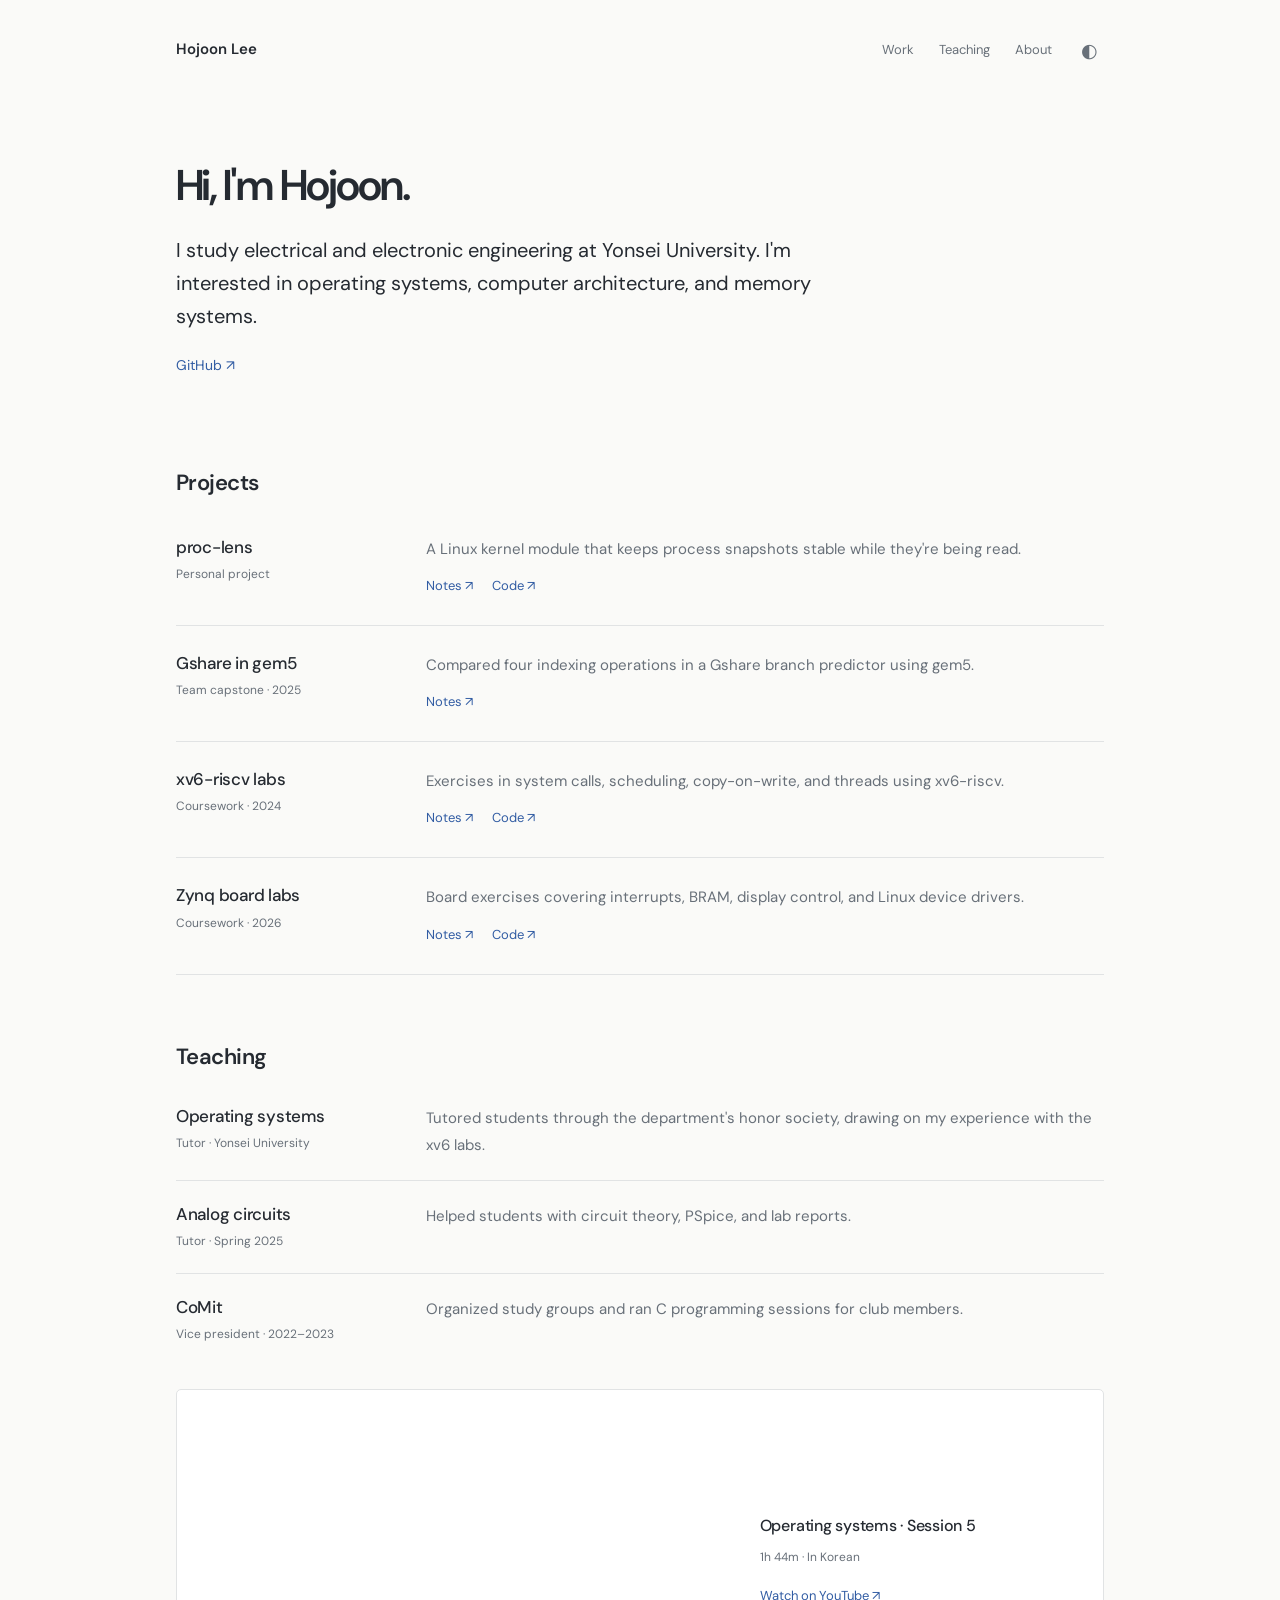
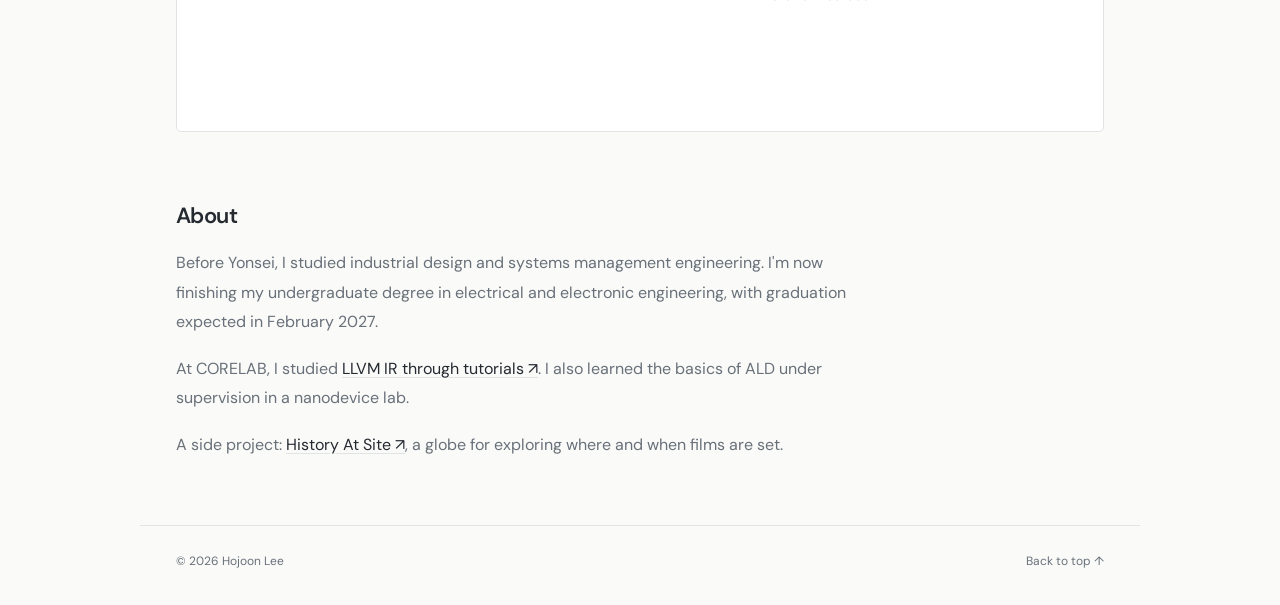
==== commit 5f23598c: "Rewrite portfolio in concise English and simplify the page layout" ====
--- a/docs/index.html
+++ b/docs/index.html
@@ -1,4 +1,47 @@
-<!doctype html><html lang="ko"><head><meta charset="utf-8"><meta name="viewport" content="width=device-width,initial-scale=1"><meta name="theme-color" content="#f8f9fc"><meta name="description" content="운영체제, 컴퓨터구조, 임베디드 시스템을 공부하는 연세대학교 전기전자공학부 이호준의 작업과 학습 기록."><meta property="og:title" content="Hojoon Lee — Systems & Architecture"><meta property="og:description" content="운영체제, 컴퓨터구조, 임베디드 시스템을 공부하는 연세대학교 전기전자공학부 이호준의 작업과 학습 기록."><title>Hojoon Lee — Systems & Architecture</title><link rel="icon" href="assets/favicon.svg" type="image/svg+xml"><link rel="stylesheet" href="style.css"><script src="app.js" defer></script></head><body><a class="skip" href="#main">본문으로 바로가기</a><header class="header wrap"><a class="brand" href="#home" aria-label="Hojoon Lee 홈"><span class="brand-mark" aria-hidden="true">h<span>↗</span></span><span>Hojoon Lee<span class="brand-sub">이호준</span></span></a><nav aria-label="주요 메뉴"><a href="index.html#work">작업</a><a href="index.html#teaching">튜터링</a><a href="index.html#about">소개</a></nav><button class="theme-toggle" type="button" aria-label="어두운 테마로 전환" hidden><span aria-hidden="true">◐</span></button></header><main id="main"><section class="hero wrap" id="home"><div class="intro"><p class="eyebrow"><span class="status-dot"></span> ELECTRICAL & ELECTRONIC ENGINEERING</p><h1>Hojoon Lee<span>이호준</span></h1><p class="hero-statement">프로그램이 실행되는<br><em>그 안쪽</em>이 궁금합니다.</p><p class="hero-copy">연세대학교에서 전기전자공학을 공부합니다.<br>운영체제와 컴퓨터구조를 오가며, 소프트웨어가<br class="desktop-break"> 하드웨어 위에서 동작하는 방식을 탐구합니다.</p><div class="hero-links"><a class="button" href="#work">선별한 작업 보기 <span>↓</span></a><a class="quiet-link" href="https://github.com/JOON0512" target="_blank" rel="noopener noreferrer">GitHub<span aria-hidden="true"> ↗</span></a></div></div><aside class="interest-map" aria-label="관심 분야와 연결되는 작업"><div class="map-label mono"><span>THINKING ACROSS LAYERS</span><span>01—03</span></div><a class="map-layer" href="work/xv6.html"><span class="layer-number">01</span><div><strong>Program</strong><small>프로그램에서 출발해</small></div><span class="layer-symbol">{ }</span></a><div class="map-line"><span>system call</span></div><a class="map-layer active" href="work/proc-lens.html"><span class="layer-number">02</span><div><strong>Operating system</strong><small>실행을 관찰하고</small></div><span class="layer-symbol">≋</span></a><div class="map-line"><span>execution & memory</span></div><a class="map-layer" href="work/gshare.html"><span class="layer-number">03</span><div><strong>Architecture</strong><small>하드웨어의 선택을 살핍니다</small></div><span class="layer-symbol">⊞</span></a><p class="map-caption">각 층을 눌러 관련 작업을 읽어보세요. ↗</p></aside></section><div class="wrap focus-strip"><span class="mono">CURRENT INTERESTS</span><p>운영체제 <span>/</span> 컴퓨터구조 <span>/</span> 메모리 시스템 <span>/</span> HW–SW 공동 설계</p></div>
-<section id="work" class="section wrap"><div class="section-head"><div><p class="eyebrow">01 / SELECTED WORK</p><h2>구현하고, 관찰하고, 이해한 것.</h2></div><p>네 가지 작업을 조금 더 깊게.</p></div><article class="featured" id="project-proc-lens"><div class="featured-copy"><p class="project-kicker mono">01 / SYSTEMS TOOL</p><h3>proc-lens</h3><p class="project-title">변하는 프로세스를,<br>일관된 기록으로.</p><p class="description">프로세스 정보를 수집하고, 읽는 동안 같은 스냅샷을 유지하는 Linux 커널 모듈. 데이터뿐 아니라 데이터의 수명을 다룹니다.</p><div class="tags"><span>C</span><span>Linux</span><span>QEMU</span></div><a class="text-link" href="work/proc-lens.html">설계와 검증 기록 <span>↗</span></a></div><a class="featured-visual" href="work/proc-lens.html" aria-label="proc-lens 상세 기록"><div class="snapshot-diagram" role="img" aria-label="프로세스 수집, 스냅샷 교체, 파일별 세대 유지의 개념도"><div class="diagram-top mono"><span>PROCESS OBSERVATORY</span><span>● SNAPSHOT</span></div><div class="processes"><span>task A</span><span>task B</span><span>task C</span></div><div class="connector">↓ <span>delayed_work</span></div><div class="snapshot-box"><span class="mono">GENERATION n</span><div class="data-lines"><i></i><i></i><i></i><i></i></div><b>Process snapshot</b></div><div class="snapshot-bottom"><span class="mono">open → read → close</span><span>읽는 동안 같은 세대</span></div></div><span class="figure-caption mono">FIG. 01 — DATA LIFETIME / CONCEPT</span></a></article><div class="project-list"><article class="project-row" id="project-gshare"><a class="project-preview" href="work/gshare.html" aria-label="gem5 × Gshare 상세 기록"><div class="logic-diagram" role="img" aria-label="분기 주소와 히스토리를 인덱스 연산으로 결합해 예측 테이블을 조회하는 개념도"><div class="logic-input"><span>Branch PC</span><span>Global history</span></div><div class="connector">↓</div><div class="operators"><b>XOR</b><span>OR</span><span>AND</span><span>XNOR</span></div><div class="connector">↓ <span>index</span></div><div class="table-cells"><i></i><i></i><i></i><i></i><i></i><i></i><i></i><i></i><i></i><i></i><i></i><i></i><i></i><i></i><i></i><i></i></div><p class="mono">PREDICTION TABLE → MPKI / IPC</p></div></a><div class="row-copy"><p class="project-kicker mono">02 / COMPUTER ARCHITECTURE</p><h3><a href="work/gshare.html">gem5 × Gshare</a></h3><p>인덱스 연산을 바꾸면 분기 예측과 실행 성능은 어떻게 달라질까?</p><span class="project-meta">종합설계 팀 프로젝트 · 2025<span>·</span>C++ / gem5 / RISC-V</span></div><a class="arrow-link" href="work/gshare.html" aria-label="gem5 × Gshare 자세히 읽기">↗</a></article><article class="project-row" id="project-xv6"><a class="project-preview" href="work/xv6.html" aria-label="xv6-riscv labs 상세 기록"><div class="os-diagram" role="img" aria-label="사용자 프로그램에서 시스템콜을 통해 커널의 스케줄러와 메모리에 접근하는 개념도"><div class="os-user mono">USER PROGRAM</div><div class="connector">↓ <span>system call</span></div><div class="os-kernel"><span class="mono">KERNEL</span><div><b>Scheduler</b><b>Memory</b><b>Threads</b></div></div><div class="os-base mono">RISC-V · QEMU</div></div></a><div class="row-copy"><p class="project-kicker mono">03 / OPERATING SYSTEMS</p><h3><a href="work/xv6.html">xv6-riscv labs</a></h3><p>정책 하나의 변화가 프로세스의 실행과 메모리에 어떻게 이어질까?</p><span class="project-meta">운영체제론 수업 실습 · 2024<span>·</span>C / RISC-V / QEMU</span></div><a class="arrow-link" href="work/xv6.html" aria-label="xv6-riscv labs 자세히 읽기">↗</a></article><article class="project-row" id="project-zynq"><a class="project-preview" href="work/zynq.html" aria-label="Zynq board labs 상세 기록"><div class="board-diagram" role="img" aria-label="버튼 인터럽트가 상태를 바꾸고 메인 루프가 장치 출력을 처리하는 개념도"><span class="board-chip mono">ZYNQ</span><div class="board-flow"><span>Button</span><b>IRQ</b><span>State</span></div><div class="board-wire"></div><div class="board-flow bottom"><span>LED / LCD</span><b>Output</b><span>Main loop</span></div><p class="mono">EVENT → STATE → OUTPUT</p></div></a><div class="row-copy"><p class="project-kicker mono">04 / EMBEDDED SYSTEMS</p><h3><a href="work/zynq.html">Zynq board labs</a></h3><p>하드웨어의 이벤트는 어떻게 소프트웨어의 상태와 출력으로 이어질까?</p><span class="project-meta">임베디드시스템 수업 실습 · 2026<span>·</span>C / Zynq / MMIO</span></div><a class="arrow-link" href="work/zynq.html" aria-label="Zynq board labs 자세히 읽기">↗</a></article></div></section><section id="teaching" class="teaching section"><div class="wrap teaching-layout"><div class="teaching-heading"><p class="eyebrow">02 / LEARNING TOGETHER</p><h2>이해한 만큼,<br>다시 설명합니다.</h2><p>개념을 배우는 일과<br>다른 사람의 이해를 돕는 일.<br>둘을 함께 이어가고 있습니다.</p><a class="text-link" href="https://github.com/JOON0512/yonsei-OS" target="_blank" rel="noopener noreferrer">운영체제 실습 코드 ↗</a></div><div class="teaching-entries"><article><span class="entry-index mono">01</span><div><p class="entry-role">연세대학교 전기전자공학부 명예학회</p><h3>운영체제론 튜터</h3><p>운영체제론을 공부하는 학생들의 학습을 지원했습니다. 직접 코드를 읽고 실습했던 경험을 개념 설명으로 연결한 활동입니다.</p></div></article><article><span class="entry-index mono">02</span><div><p class="entry-role">2025 봄 · 독수리 튜터링</p><h3>기초아날로그실험 튜터</h3><p>회로 이론과 PSpice, 계측 실습과 보고서 학습을 함께 살폈습니다. 다이오드에서 MOSFET, OP-Amp와 필터까지.</p></div></article><article><span class="entry-index mono">03</span><div><p class="entry-role">2022–2023 · CoMit</p><h3>함께 공부하는 환경 만들기</h3><p>동아리 부회장으로 스터디를 기획하고 C 언어 세션을 진행했습니다. 신입 부원의 기초 학습과 기존 회원의 학습 수요를 연결했습니다.</p></div></article></div></div><div id="video-section" class="wrap" hidden><h3>운영체제론 튜터링 영상</h3><div id="videos" class="video-grid"></div></div></section>
-<section id="about" class="section wrap about"><div class="section-head"><div><p class="eyebrow">03 / A LITTLE CONTEXT</p><h2>표현에서 시작해, 원리로.</h2></div></div><div class="about-layout"><div class="about-copy"><p class="lead">디자인을 공부하며 시작한 관심은<br>시스템을 이해하는 일로 이어졌습니다.</p><p>산업디자인과 시스템경영공학을 거쳐, 지금은 연세대학교 전기전자공학부에서 공부하고 있습니다. 화면에 나타나는 결과 뒤에서 프로그램과 하드웨어가 어떻게 협력하는지 알고 싶습니다.</p><p>최근에는 메모리 시스템과 데이터 이동, 실행 효율에 관심을 두고 있습니다. 구현을 읽고 조건을 바꾸어 실험하며 이해를 쌓아가고 있습니다.</p><div class="education"><span class="mono">2024 — PRESENT</span><div><strong>연세대학교 전기전자공학부</strong><span>학부 재학 · 2027년 2월 졸업 예정</span></div></div></div><div class="learning-notes"><h3 class="small-heading">관심을 넓힌 경험</h3><article><span class="mono">COMPILERS</span><h4>LLVM과 중간 표현</h4><p>CORELAB 학부 연구 참여 중 IRBuilder와 pass 튜토리얼을 학습하며 프로그램을 다른 층위에서 읽어봤습니다.</p><a class="small-link" href="https://github.com/JOON0512/LLVM101" target="_blank" rel="noopener noreferrer">학습 코드<span aria-hidden="true"> ↗</span></a></article><article><span class="mono">DEVICES & MEASUREMENT</span><h4>소자와 측정 데이터</h4><p>나노소자연구실에서 지도 아래 ALD 공정 기초와 문헌 발표를 경험했습니다. 수업에서는 IGZO TFT 데이터의 파라미터 계산과 해석을 맡았습니다.</p></article></div></div><aside class="side-project"><span class="side-icon" aria-hidden="true">◎</span><div><p class="eyebrow">A DIFFERENT KIND OF EXPLORATION</p><h3>가끔은, 영화 속 장소를 탐험합니다.</h3><p>History At Site — 영화의 배경과 시대를 지구본 위에 연결한 웹 프로젝트.</p></div><a class="text-link" href="https://github.com/JOON0512/History_At_Site" target="_blank" rel="noopener noreferrer">프로젝트 보기<span aria-hidden="true"> ↗</span></a></aside></section>
-<section class="contact wrap" id="contact"><div><p class="eyebrow">LET’S CONNECT</p><h2>같은 질문이 궁금하다면.</h2><p>시스템, 학습, 함께 만드는 프로젝트 이야기를 환영합니다.</p></div><a class="button" href="https://github.com/JOON0512" target="_blank" rel="noopener noreferrer">GitHub · JOON0512<span aria-hidden="true"> ↗</span></a></section></main><footer class="footer wrap"><span>© 2026 Hojoon Lee</span><span class="mono">Built to understand.</span><a href="index.html#home">처음으로 ↑</a></footer></body></html>+<!doctype html>
+<html lang="en">
+<head>
+<meta charset="utf-8"><meta name="viewport" content="width=device-width,initial-scale=1">
+<meta name="theme-color" content="#fafaf8"><meta name="description" content="Electrical and electronic engineering student at Yonsei University. Projects in operating systems, computer architecture, and embedded systems.">
+<meta property="og:title" content="Hojoon Lee"><meta property="og:description" content="Electrical and electronic engineering student at Yonsei University. Projects in operating systems, computer architecture, and embedded systems.">
+<title>Hojoon Lee</title><link rel="icon" href="assets/favicon.svg" type="image/svg+xml">
+<link rel="stylesheet" href="style.css"><script src="app.js" defer></script>
+</head>
+<body><a class="skip" href="#main">Skip to content</a><header class="header wrap">
+<a class="brand" href="#home" aria-label="Hojoon Lee, home">Hojoon Lee</a>
+<nav aria-label="Main navigation"><a href="index.html#work">Work</a><a href="index.html#teaching">Teaching</a><a href="index.html#about">About</a></nav>
+<button class="theme-toggle" type="button" aria-label="Switch to dark mode" hidden><span aria-hidden="true">◐</span></button>
+</header><main id="main">
+<section class="intro wrap" id="home">
+<h1>Hi, I'm Hojoon.</h1>
+<p>I study electrical and electronic engineering at Yonsei University. I'm interested in operating systems, computer architecture, and memory systems.</p>
+<a class="intro-link" href="https://github.com/JOON0512" target="_blank" rel="noopener noreferrer">GitHub<span aria-hidden="true"> ↗</span></a>
+</section>
+<section id="work" class="section wrap"><h2>Projects</h2><div class="project-list">
+<article class="project-row" id="project-proc-lens">
+<div class="project-label"><h3><a href="work/proc-lens.html">proc-lens</a></h3><p class="project-meta">Personal project</p></div>
+<div class="project-copy"><p>A Linux kernel module that keeps process snapshots stable while they're being read.</p><div class="project-links"><a href="work/proc-lens.html">Notes <span aria-hidden="true">↗</span></a><a class="" href="https://github.com/JOON0512/proc-lens" target="_blank" rel="noopener noreferrer">Code<span aria-hidden="true"> ↗</span></a></div></div></article>
+<article class="project-row" id="project-gshare">
+<div class="project-label"><h3><a href="work/gshare.html">Gshare in gem5</a></h3><p class="project-meta">Team capstone · 2025</p></div>
+<div class="project-copy"><p>Compared four indexing operations in a Gshare branch predictor using gem5.</p><div class="project-links"><a href="work/gshare.html">Notes <span aria-hidden="true">↗</span></a></div></div></article>
+<article class="project-row" id="project-xv6">
+<div class="project-label"><h3><a href="work/xv6.html">xv6-riscv labs</a></h3><p class="project-meta">Coursework · 2024</p></div>
+<div class="project-copy"><p>Exercises in system calls, scheduling, copy-on-write, and threads using xv6-riscv.</p><div class="project-links"><a href="work/xv6.html">Notes <span aria-hidden="true">↗</span></a><a class="" href="https://github.com/JOON0512/yonsei-OS" target="_blank" rel="noopener noreferrer">Code<span aria-hidden="true"> ↗</span></a></div></div></article>
+<article class="project-row" id="project-zynq">
+<div class="project-label"><h3><a href="work/zynq.html">Zynq board labs</a></h3><p class="project-meta">Coursework · 2026</p></div>
+<div class="project-copy"><p>Board exercises covering interrupts, BRAM, display control, and Linux device drivers.</p><div class="project-links"><a href="work/zynq.html">Notes <span aria-hidden="true">↗</span></a><a class="" href="https://github.com/JOON0512/yonsei-embedded-systems" target="_blank" rel="noopener noreferrer">Code<span aria-hidden="true"> ↗</span></a></div></div></article>
+</div></section>
+<section id="teaching" class="section wrap"><h2>Teaching</h2>
+<div class="teaching-entries">
+<article><div><h3>Operating systems</h3><p class="project-meta">Tutor · Yonsei University</p></div><p>Tutored students through the department's honor society, drawing on my experience with the xv6 labs.</p></article>
+<article><div><h3>Analog circuits</h3><p class="project-meta">Tutor · Spring 2025</p></div><p>Helped students with circuit theory, PSpice, and lab reports.</p></article>
+<article><div><h3>CoMit</h3><p class="project-meta">Vice president · 2022–2023</p></div><p>Organized study groups and ran C programming sessions for club members.</p></article>
+</div>
+<div id="video-section" hidden><div id="videos" class="video-grid"></div></div>
+</section>
+<section id="about" class="section wrap about"><h2>About</h2><div class="about-copy">
+<p>Before Yonsei, I studied industrial design and systems management engineering. I'm now finishing my undergraduate degree in electrical and electronic engineering, with graduation expected in February 2027.</p>
+<p>At CORELAB, I studied <a class="" href="https://github.com/JOON0512/LLVM101" target="_blank" rel="noopener noreferrer">LLVM IR through tutorials<span aria-hidden="true"> ↗</span></a>. I also learned the basics of ALD under supervision in a nanodevice lab.</p>
+<p>A side project: <a class="" href="https://github.com/JOON0512/History_At_Site" target="_blank" rel="noopener noreferrer">History At Site<span aria-hidden="true"> ↗</span></a>, a globe for exploring where and when films are set.</p>
+</div></section>
+</main><footer class="footer wrap"><span>© 2026 Hojoon Lee</span><a href="index.html#home">Back to top ↑</a></footer></body></html>
--- a/docs/style.css
+++ b/docs/style.css
@@ -1,12 +1,17 @@
 @import url('https://fonts.googleapis.com/css2?family=DM+Sans:wght@400;500;600;650;700&family=IBM+Plex+Mono:wght@400;500&display=swap');
-:root{--bg:#f8f9fc;--paper:#fff;--text:#1b2538;--muted:#626d80;--line:#dce1eb;--accent:#2855d9;--tint:#edf2ff;--deep:#15336c;--grid:rgba(58,93,158,.07);color-scheme:light}
-:root[data-theme=dark]{--bg:#111722;--paper:#18202d;--text:#e6ecf7;--muted:#a0aec3;--line:#334156;--accent:#94b4ff;--tint:#1b2c4c;--deep:#bfd0f4;--grid:rgba(130,164,230,.06);color-scheme:dark}
-*{box-sizing:border-box}html{scroll-behavior:smooth;scroll-padding-top:32px}body{margin:0;background:var(--bg);color:var(--text);font-family:'DM Sans',-apple-system,BlinkMacSystemFont,'Apple SD Gothic Neo','Malgun Gothic',sans-serif;font-size:16px;line-height:1.7;word-break:keep-all;overflow-wrap:break-word}a{color:inherit;text-decoration:none}button{font:inherit;cursor:pointer}a,button{touch-action:manipulation}button:focus-visible,a:focus-visible,summary:focus-visible{outline:3px solid var(--accent);outline-offset:6px}::selection{background:#c5d5ff;color:#17233f}h1,h2,h3,h4,p,figure{margin:0}h1,h2,h3,h4{font-weight:650;line-height:1.3;letter-spacing:-.035em}p{color:var(--muted)}[hidden]{display:none!important}.wrap{max-width:1192px;margin-inline:auto;padding-inline:36px}.mono,.eyebrow{font-family:'IBM Plex Mono',ui-monospace,monospace}.eyebrow{font-size:10px;letter-spacing:.11em;font-weight:500;line-height:1.6;color:var(--accent)}.skip{position:fixed;z-index:10;top:8px;left:8px;padding:10px 16px;background:var(--accent);color:var(--paper);transform:translateY(-160%)}.skip:focus{transform:translateY(0)}.header{display:flex;align-items:center;gap:24px;height:105px;border-bottom:1px solid var(--line)}.brand{display:flex;align-items:center;gap:13px;font-size:16px;font-weight:700;line-height:1.3}.brand-mark{display:grid;place-items:center;width:36px;height:36px;background:var(--text);color:var(--paper);font-size:23px;border-radius:9px;position:relative}.brand-mark span{position:absolute;right:4px;top:1px;font-size:13px}.brand-sub{display:block;font-size:11px;font-weight:400;color:var(--muted);margin-top:3px}.header nav{margin-left:auto;display:flex;gap:30px;font-size:13px;color:var(--muted)}.header nav a:hover{color:var(--accent)}.theme-toggle{height:36px;width:36px;border:1px solid var(--line);border-radius:50%;background:transparent;color:var(--text);font-size:19px}.hero{display:grid;grid-template-columns:1.1fr 1fr;gap:78px;padding-top:88px;padding-bottom:78px;align-items:center}.status-dot{display:inline-block;width:6px;height:6px;border-radius:50%;background:var(--accent);margin-right:9px;vertical-align:2px}.hero h1{font-size:64px;line-height:1.12;letter-spacing:-.06em;margin:23px 0 27px}.hero h1>span{font-size:22px;margin-left:17px;letter-spacing:-.02em;font-weight:500;color:var(--muted);white-space:nowrap}.hero-statement{font-size:29px;line-height:1.5;letter-spacing:-.04em;color:var(--text);font-weight:500}.hero-statement em{font-style:normal;color:var(--accent);position:relative}.hero-copy{font-size:14px;line-height:1.9;margin-top:23px}.hero-links{display:flex;align-items:center;gap:25px;margin-top:32px}.button{display:inline-flex;justify-content:space-between;align-items:center;gap:28px;background:var(--text);color:var(--paper);border:1px solid var(--text);border-radius:5px;padding:12px 19px;font-size:13px;font-weight:500;transition:background .18s,transform .18s}.button:hover{transform:translateY(-2px);background:var(--accent);border-color:var(--accent)}.quiet-link{font-size:13px;color:var(--muted)}.quiet-link:hover{color:var(--accent)}.interest-map{padding:30px;background-color:var(--paper);background-image:linear-gradient(var(--grid) 1px,transparent 1px),linear-gradient(90deg,var(--grid) 1px,transparent 1px);background-size:20px 20px;border:1px solid var(--line);border-radius:9px;box-shadow:0 20px 50px -35px #19335c66;transform:rotate(-1.5deg)}.map-label{font-size:9px;letter-spacing:.07em;color:var(--muted);display:flex;justify-content:space-between;margin-bottom:25px}.map-layer{display:flex;align-items:center;gap:16px;padding:17px 20px;background:var(--paper);border:1px solid var(--line);border-radius:5px;transition:transform .2s,border-color .2s}.map-layer:hover{transform:translateX(5px);border-color:var(--accent)}.layer-number{font-size:10px;color:var(--muted);font-family:ui-monospace,monospace}.map-layer strong{display:block;font-size:18px;font-weight:500;letter-spacing:-.03em}.map-layer small{display:block;font-size:11px;color:var(--muted);margin-top:2px}.layer-symbol{margin-left:auto;color:var(--accent);font:24px ui-monospace,monospace}.map-layer.active{border-color:var(--accent);box-shadow:0 0 0 3px var(--tint)}.map-line{height:31px;margin-left:37px;border-left:1px dashed var(--accent);font:8px 'IBM Plex Mono',monospace;display:flex;align-items:center;padding-left:10px;color:var(--muted)}.map-caption{font-size:10px;margin-top:21px;text-align:right}.focus-strip{display:flex;align-items:center;gap:40px;padding-top:20px;padding-bottom:20px;border-block:1px solid var(--line)}.focus-strip>.mono{font-size:9px;letter-spacing:.08em;color:var(--muted)}.focus-strip p{font-size:12px;color:var(--text)}.focus-strip p span{color:var(--line);margin-inline:17px}.section{padding-block:85px}.section-head{display:flex;justify-content:space-between;align-items:end;gap:20px;margin-bottom:32px}.section-head h2{font-size:28px;margin-top:10px;letter-spacing:-.045em}.section-head>p{font-size:12px}.featured{display:grid;grid-template-columns:1fr 1fr;background:var(--paper);border:1px solid var(--line);border-radius:8px;overflow:hidden}.featured-copy{padding:40px 42px}.project-kicker{font-size:9px;letter-spacing:.08em;color:var(--muted)}.featured h3{font-size:34px;margin-top:13px;letter-spacing:-.045em}.project-title{font-size:23px;line-height:1.5;color:var(--text);font-weight:500;letter-spacing:-.04em;margin-top:10px}.description{font-size:13px;line-height:1.85;margin-top:16px;max-width:355px}.tags{display:flex;gap:6px;margin-top:19px}.tags span{font-size:10px;padding:2px 8px;border-radius:3px;background:var(--tint);color:var(--accent)}.text-link{display:inline-flex;align-items:center;gap:24px;font-size:12px;font-weight:600;padding-bottom:4px;border-bottom:1px solid var(--line);color:var(--text)}.text-link:hover{color:var(--accent);border-color:var(--accent)}.featured .text-link{margin-top:27px}.featured-visual{display:flex;flex-direction:column;justify-content:center;padding:40px 44px;background-color:var(--tint);background-image:radial-gradient(var(--line) .8px,transparent .8px);background-size:10px 10px}.figure-caption{font-size:8px;color:var(--muted);margin-top:21px}.snapshot-diagram{border:1px solid var(--line);border-radius:7px;background:var(--paper);padding:21px;box-shadow:0 10px 30px -20px #1b335b55;font-size:11px}.diagram-top{display:flex;justify-content:space-between;font-size:7px;letter-spacing:.04em;color:var(--muted);gap:12px}.diagram-top span:last-child{color:var(--accent)}.processes{display:flex;justify-content:space-between;gap:12px;margin-top:22px}.processes span{font-family:ui-monospace,monospace;padding:7px 16px;border:1px solid var(--line);border-radius:3px;flex:1;text-align:center;font-size:10px}.connector{text-align:center;color:var(--accent);font-size:18px;line-height:1.5;padding-block:9px}.connector span{font:8px 'IBM Plex Mono',monospace;vertical-align:2px;color:var(--muted);margin-left:5px}.snapshot-box{position:relative;border:1px solid var(--accent);border-radius:4px;background:var(--tint);padding:16px}.snapshot-box>.mono{color:var(--accent);font-size:8px}.data-lines{display:flex;flex-direction:column;gap:7px;margin:14px 0}.data-lines i{height:5px;background:linear-gradient(to right,var(--accent) 8%,transparent 8%,transparent 12%,var(--accent) 12%,var(--accent) 30%,transparent 30%,transparent 34%,var(--accent) 34%,var(--accent) 54%,transparent 54%,transparent 58%,var(--accent) 58%);opacity:.3;width:91%}.data-lines i:nth-child(2){width:75%}.data-lines i:nth-child(3){width:83%}.data-lines i:nth-child(4){width:67%}.snapshot-box b{font-size:12px;font-weight:500;color:var(--deep)}.snapshot-bottom{margin-top:17px;display:flex;flex-wrap:wrap;justify-content:space-between;gap:6px;font-size:8px;color:var(--muted)}.project-list{margin-top:24px}.project-row{display:grid;grid-template-columns:190px 1fr 42px;align-items:center;gap:30px;border-bottom:1px solid var(--line);padding:25px 0}.project-preview{border-radius:5px;overflow:hidden;display:flex;justify-content:center;align-items:center;height:139px;background:var(--tint);border:1px solid var(--line)}.row-copy h3{font-size:22px;margin-top:7px}.row-copy h3 a:hover{color:var(--accent)}.row-copy>p:not(.project-kicker){font-size:13px;margin-top:8px}.project-meta{display:block;color:var(--muted);font-size:10px;margin-top:13px}.project-meta>span{margin:0 10px}.arrow-link{height:38px;width:38px;display:grid;place-items:center;border:1px solid var(--line);border-radius:50%;color:var(--muted);font-size:19px;transition:background .2s}.arrow-link:hover{background:var(--accent);color:var(--paper);border-color:var(--accent)}.logic-diagram{width:100%;padding:28px;font-size:12px}.logic-input{display:flex;justify-content:space-between;gap:15px;color:var(--muted);font-family:ui-monospace,monospace}.operators{display:flex;justify-content:space-around;gap:6px;border:1px solid var(--line);background:var(--paper);padding:12px 9px;border-radius:5px;font:11px ui-monospace,monospace}.operators b{color:var(--accent)}.table-cells{display:grid;grid-template-columns:repeat(8,1fr);gap:4px}.table-cells i{height:15px;border:1px solid var(--line);background:var(--paper)}.table-cells i:nth-child(7){background:var(--accent);border-color:var(--accent)}.logic-diagram>p{font-size:8px;margin-top:16px;text-align:center}.project-preview .logic-diagram{padding:15px 22px;font-size:6px}.project-preview .connector{font-size:10px;padding:4px}.project-preview .connector span{font-size:5px}.project-preview .operators{font-size:7px;padding:7px}.project-preview .table-cells{gap:2px}.project-preview .table-cells i{height:7px}.project-preview .logic-diagram>p{font-size:5px;margin-top:7px}.os-diagram{width:100%;padding:30px}.os-user{text-align:center;border:1px solid var(--line);padding:13px;background:var(--paper);font-size:10px}.os-kernel{border:1px solid var(--accent);background:var(--paper);padding:15px;border-radius:4px}.os-kernel>.mono{color:var(--accent);font-size:9px}.os-kernel>div{display:flex;gap:8px;margin-top:12px}.os-kernel b{font-size:10px;font-weight:400;text-align:center;background:var(--tint);padding:9px 5px;flex:1}.os-base{font-size:8px;text-align:center;border-top:1px solid var(--line);margin-top:18px;padding-top:10px}.project-preview .os-diagram{padding:16px 20px}.project-preview .os-user{font-size:6px;padding:5px}.project-preview .os-kernel{padding:6px}.project-preview .os-kernel>.mono{font-size:5px}.project-preview .os-kernel>div{margin-top:3px;gap:3px}.project-preview .os-kernel b{font-size:6px;padding:4px}.project-preview .os-base{font-size:5px;margin-top:6px;padding-top:5px}.board-diagram{width:100%;padding:30px;background-image:linear-gradient(var(--grid) 1px,transparent 1px),linear-gradient(90deg,var(--grid) 1px,transparent 1px);background-size:12px 12px}.board-chip{font-size:10px;color:var(--accent);border:1px solid var(--accent);padding:5px 9px}.board-flow{display:flex;align-items:center;justify-content:space-between;margin-top:24px;gap:4px}.board-flow span,.board-flow b{border:1px solid var(--line);background:var(--paper);font-size:9px;font-weight:400;padding:8px;position:relative}.board-flow b{color:var(--accent);border-color:var(--accent)}.board-wire{height:25px;margin-left:12px;margin-right:22px;border-right:1px solid var(--accent)}.board-flow.bottom{margin-top:0}.board-diagram>p{font-size:8px;margin-top:25px;text-align:center}.project-preview .board-diagram{padding:14px 19px}.project-preview .board-chip{font-size:6px;padding:3px 5px}.project-preview .board-flow{margin-top:11px}.project-preview .board-flow span,.project-preview .board-flow b{font-size:5px;padding:5px}.project-preview .board-wire{height:11px}.project-preview .board-flow.bottom{margin-top:0}.project-preview .board-diagram>p{font-size:5px;margin-top:10px}.teaching{background:var(--paper);border-block:1px solid var(--line)}.teaching-layout{display:grid;grid-template-columns:1fr 1.35fr;gap:100px}.teaching-heading h2{font-size:34px;line-height:1.4;margin-top:15px}.teaching-heading>p:not(.eyebrow){font-size:14px;line-height:1.9;margin-top:24px}.teaching-heading .text-link{margin-top:26px}.teaching-entries article{display:flex;gap:23px;padding:26px 0;border-bottom:1px solid var(--line)}.teaching-entries article:first-child{padding-top:0}.teaching-entries article:last-child{border-bottom:0;padding-bottom:0}.entry-index{font-size:10px;color:var(--accent);margin-top:4px}.entry-role{font-size:10px;margin-bottom:9px}.teaching-entries h3{font-size:19px;margin-bottom:10px}.teaching-entries p:last-child{font-size:13px;line-height:1.9}.about-layout{display:grid;grid-template-columns:1.25fr 1fr;gap:105px}.about-copy .lead{font-size:23px;line-height:1.6;letter-spacing:-.04em;color:var(--text);margin-bottom:22px}.about-copy>p:not(.lead){font-size:14px;line-height:1.9;margin-top:17px}.education{border-top:1px solid var(--line);display:flex;gap:25px;padding-top:22px;margin-top:34px;align-items:start}.education>.mono{font-size:8px;color:var(--muted);padding-top:4px;white-space:nowrap}.education strong{display:block;font-size:12px;font-weight:500}.education div>span{font-size:11px;color:var(--muted)}.small-heading{font-size:12px;margin-bottom:20px}.learning-notes article{border-top:1px solid var(--line);padding-top:20px;margin-top:23px}.learning-notes .mono{font-size:8px;color:var(--accent);letter-spacing:.07em}.learning-notes h4{font-size:17px;margin-top:7px}.learning-notes p{font-size:12px;line-height:1.9;margin-top:12px}.small-link{display:inline-block;font-size:11px;color:var(--accent);margin-top:12px}.side-project{display:flex;align-items:center;gap:24px;padding:26px 28px;border:1px solid var(--line);border-radius:6px;margin-top:57px}.side-icon{font-size:43px;line-height:1;color:var(--accent)}.side-project .eyebrow{font-size:8px}.side-project h3{font-size:16px;margin-top:6px}.side-project p:last-child{font-size:11px;margin-top:6px}.side-project .text-link{margin-left:auto;white-space:nowrap;font-size:11px}.contact{padding-top:42px;padding-bottom:45px;border-top:1px solid var(--line);display:flex;align-items:center;justify-content:space-between;gap:25px}.contact h2{font-size:27px;margin:10px 0}.contact p:last-child{font-size:12px}.footer{border-top:1px solid var(--line);font-size:10px;color:var(--muted);padding-top:24px;padding-bottom:28px;display:flex;justify-content:space-between;gap:15px}.footer .mono{font-size:9px}.case{padding-top:35px}.back-link{font-size:12px;color:var(--muted)}.back-link:hover{color:var(--accent)}.case-header{padding-block:40px 34px;border-bottom:1px solid var(--line)}.case-header h1{font-size:55px;margin-top:14px;letter-spacing:-.05em}.case-subtitle{font-size:20px;margin-top:12px}.case-meta{display:flex;gap:30px;font-size:11px;color:var(--muted);margin-top:25px}.case-layout{display:grid;grid-template-columns:1.45fr 1fr;gap:85px;margin-top:45px;align-items:start}.case-intro{font-size:18px;color:var(--text);line-height:1.8}.case-body blockquote{margin:30px 0 40px;padding:10px 0 10px 20px;border-left:2px solid var(--accent);font-size:16px;line-height:1.8;color:var(--accent)}.case-body section{position:relative;padding-left:34px;margin-top:34px}.section-number{position:absolute;left:0;top:4px;color:var(--muted);font-size:10px}.case-body section h2{font-size:20px;margin-bottom:13px}.case-body section p{font-size:14px;line-height:1.95}.scope-note{margin-top:36px;padding:20px 24px;border:1px solid var(--line);border-radius:5px;background:var(--paper)}.scope-note strong{font-size:11px;font-weight:500}.scope-note p{font-size:11px;line-height:1.9;margin-top:8px}.case-sidebar{position:sticky;top:35px}.case-sidebar figure{padding:25px;background:var(--tint);border:1px solid var(--line);border-radius:7px}.case-sidebar figcaption{font-size:9px;color:var(--muted);text-align:center;margin-top:18px}.case-sources{margin-top:25px;padding:0 5px}.case-sources h2{font-size:12px;margin-bottom:12px}.source-link{display:block;border-top:1px solid var(--line);padding:13px 0;font-size:12px;color:var(--accent)}.case-sources p{font-size:12px;line-height:1.8}.next-case{display:flex;justify-content:space-between;align-items:center;margin-top:75px;padding-block:30px;border-top:1px solid var(--line)}.next-case small{font-size:9px;color:var(--muted);display:block}.next-case strong{display:block;font-size:22px;font-weight:500;margin-top:6px}.next-case>span:last-child{font-size:26px;color:var(--accent)}.next-case:hover strong{color:var(--accent)}.video-grid{display:grid;grid-template-columns:repeat(2,1fr);gap:25px;margin-top:25px}.video-grid iframe{display:block;width:100%;aspect-ratio:16/9;border:0}.video-grid h4{font-size:14px;margin-top:12px}#video-section{padding-top:55px}
-@media(min-width:1500px){.wrap{max-width:1260px}.hero{gap:100px;padding-block:100px}.hero h1{font-size:72px}.hero-copy{font-size:15px}.map-layer{padding-block:20px}.section{padding-block:95px}}
-@media(max-width:1000px){.wrap{padding-inline:30px}.hero{gap:35px}.hero h1{font-size:50px}.hero h1>span{font-size:18px;margin-left:10px}.hero-statement{font-size:26px}.interest-map{padding:22px}.map-layer{padding:13px;gap:11px}.map-layer strong{font-size:16px}.map-label{font-size:8px}.featured-copy{padding:30px}.featured-visual{padding:30px 25px}.processes span{padding-inline:8px}.about-layout,.teaching-layout{gap:55px}.case-layout{gap:35px}.case-sidebar figure{padding:15px}.case-meta{flex-wrap:wrap;gap:8px 25px}}
-@media(max-width:760px){.wrap{padding-inline:24px}.header{height:85px;gap:17px}.header nav{gap:21px;font-size:12px}.brand-sub{display:none}.brand{font-size:14px}.brand-mark{width:31px;height:31px}.theme-toggle{width:31px;height:31px}.hero{grid-template-columns:1fr;padding-top:51px;padding-bottom:45px;gap:42px}.hero h1{font-size:60px;margin-top:20px}.hero h1>span{font-size:21px;margin-left:16px}.hero-statement{font-size:29px}.hero-copy{font-size:14px}.interest-map{max-width:470px;width:100%;justify-self:center;transform:none;padding:24px}.map-layer{padding:14px 18px}.map-layer strong{font-size:18px}.focus-strip{display:block;padding-block:19px}.focus-strip p{margin-top:8px;font-size:11px}.focus-strip p span{margin:0 9px}.section{padding-block:55px}.section-head{display:block;margin-bottom:26px}.section-head h2{font-size:25px}.section-head>p{margin-top:10px}.featured{grid-template-columns:1fr}.featured-copy{padding:30px}.featured-visual{padding:28px 45px}.featured h3{font-size:32px}.project-title{font-size:23px}.description{max-width:none}.figure-caption{margin-top:16px}.project-row{grid-template-columns:120px 1fr 25px;gap:18px;padding-block:23px}.project-preview{height:100px}.row-copy h3{font-size:18px}.project-kicker{font-size:8px}.row-copy>p:not(.project-kicker){font-size:12px}.project-meta{font-size:9px}.project-meta>span{margin-inline:6px}.arrow-link{width:27px;height:27px;font-size:16px}.project-preview .logic-diagram{padding:9px}.project-preview .os-diagram{padding:10px}.project-preview .board-diagram{padding:9px}.project-preview .board-flow{margin-top:8px}.project-preview .board-flow span,.project-preview .board-flow b{padding:3px}.project-preview .board-wire{height:8px}.project-preview .board-diagram>p{margin-top:7px}.teaching-layout,.about-layout{grid-template-columns:1fr;gap:35px}.teaching-heading h2{font-size:30px}.teaching-heading>p:not(.eyebrow){margin-top:17px}.teaching-heading>p:not(.eyebrow) br{display:none}.teaching-entries article:first-child{padding-top:27px;border-top:1px solid var(--line)}.about-copy .lead{font-size:23px}.learning-notes{border-top:1px solid var(--line);padding-top:27px}.learning-notes article:first-of-type{border-top:0;margin-top:0;padding-top:0}.small-heading{font-size:13px;margin-bottom:22px}.side-project{padding:22px;gap:16px;flex-wrap:wrap;margin-top:36px}.side-project>div{flex:1}.side-project .text-link{margin-left:56px}.side-project h3{line-height:1.6}.side-project p:last-child{line-height:1.8}.contact{align-items:start;flex-direction:column;padding-block:35px}.contact h2{font-size:25px}.footer{font-size:9px;padding-block:22px}.footer .mono{display:none}.case{padding-top:25px}.case-header{padding-block:30px 25px}.case-header h1{font-size:41px}.case-subtitle{font-size:18px}.case-meta{display:block;font-size:10px}.case-meta span{display:block;margin-top:7px}.case-layout{grid-template-columns:1fr;gap:32px;margin-top:30px}.case-sidebar{position:static;grid-row:1}.case-sidebar figure{max-width:430px;margin:auto;padding:20px}.case-sources{margin-top:18px}.case-sources h2{font-size:11px}.source-link{font-size:11px;padding-block:10px}.case-intro{font-size:17px}.case-body blockquote{font-size:15px}.case-body section{padding-left:28px}.next-case{margin-top:45px}.video-grid{grid-template-columns:1fr}}
-@media(max-width:440px){.wrap{padding-inline:20px}.header{gap:13px}.header nav{gap:14px}.brand{gap:8px;font-size:13px}.theme-toggle{width:28px;height:28px;font-size:17px}.hero h1{font-size:48px}.hero h1>span{font-size:18px;margin-left:11px}.eyebrow{font-size:8px}.hero-statement{font-size:26px}.hero-copy{font-size:13px}.hero-links{gap:22px}.map-label{font-size:7px}.interest-map{padding:20px}.map-layer strong{font-size:17px}.focus-strip p{font-size:10px}.focus-strip p span{margin:0 6px}.section-head h2{font-size:22px}.featured-copy{padding:26px}.featured-visual{padding:25px}.snapshot-diagram{padding:18px}.project-row{grid-template-columns:1fr 26px;gap:12px}.project-preview{display:none}.row-copy h3{font-size:21px}.row-copy>p:not(.project-kicker){font-size:13px}.project-meta{font-size:9px}.about-copy .lead{font-size:21px}.education{gap:15px}.education>.mono{font-size:7px}.education strong{font-size:11px}.case-header h1{font-size:36px}.case-sidebar figure{padding:15px}}
-@media(prefers-reduced-motion:reduce){html{scroll-behavior:auto}*,*::before,*::after{transition:none!important;animation:none!important}}
-@media print{.header nav,.theme-toggle,.hero-links,.back-link,.next-case,.footer,.interest-map,.featured-visual,.project-preview{display:none}.wrap{max-width:none;padding-inline:0}.hero,.case-layout,.about-layout{display:block}.hero,.section{padding-block:25px}.case-sidebar{position:static}body{background:white;color:black}.featured{display:block}.featured-copy{padding:20px}.project-row{grid-template-columns:1fr 25px}.teaching-layout{gap:25px}.case-body section{break-inside:avoid}}
 
-@media(max-width:360px){.hero h1{font-size:42px}.hero h1>span{font-size:16px;margin-left:8px}}
+:root{--bg:#fafaf8;--paper:#fff;--text:#252a31;--muted:#687079;--line:#e1e3e4;--accent:#315ca3;--tint:#f0f3f8;color-scheme:light}
+:root[data-theme=dark]{--bg:#171b20;--paper:#1f252d;--text:#e7e9ed;--muted:#a4acb7;--line:#353d48;--accent:#a7c3ee;--tint:#242e3b;color-scheme:dark}
+*{box-sizing:border-box}html{scroll-behavior:smooth;scroll-padding-top:32px}body{margin:0;background:var(--bg);color:var(--text);font:16px/1.7 'DM Sans',-apple-system,BlinkMacSystemFont,sans-serif;overflow-wrap:break-word}a{color:inherit;text-decoration:none}button{font:inherit;cursor:pointer}button,a{touch-action:manipulation}a:focus-visible,button:focus-visible{outline:2px solid var(--accent);outline-offset:5px}a:hover{color:var(--accent)}h1,h2,h3,p,figure{margin:0}h1,h2,h3{line-height:1.3;font-weight:600;letter-spacing:-.025em}p{color:var(--muted)}[hidden]{display:none!important}::selection{background:#ceddf1;color:#1b2b44}.wrap{max-width:1000px;margin-inline:auto;padding-inline:36px}.mono{font-family:'IBM Plex Mono',ui-monospace,monospace}.skip{position:fixed;left:8px;top:8px;z-index:10;padding:10px 16px;background:var(--text);color:var(--paper);transform:translateY(-160%)}.skip:focus{transform:none}.header{display:flex;align-items:center;gap:22px;height:100px}.brand{font-size:15px;font-weight:600}.header nav{margin-left:auto;display:flex;gap:25px;font-size:13px;color:var(--muted)}.theme-toggle{display:grid;place-items:center;width:30px;height:30px;padding:0;border:0;border-radius:50%;background:transparent;color:var(--muted);font-size:19px}.theme-toggle:hover{background:var(--tint);color:var(--text)}.intro{padding-top:58px;padding-bottom:67px}.intro h1{font-size:43px;letter-spacing:-.045em;font-weight:600}.intro>p{max-width:660px;font-size:20px;line-height:1.65;margin-top:20px;color:var(--text);font-weight:400}.intro-link{display:inline-block;margin-top:21px;font-size:14px;color:var(--accent)}.section{padding-block:24px 44px}.section>h2{font-size:22px;margin-bottom:12px}.project-row{display:grid;grid-template-columns:210px 1fr;gap:40px;padding-block:26px;border-bottom:1px solid var(--line)}.project-label h3,.teaching-entries h3{font-size:17px;font-weight:500;letter-spacing:-.015em}.project-meta{font-size:12px;line-height:1.6;margin-top:7px}.project-copy>p{font-size:15px;line-height:1.75;max-width:60ch}.project-links{display:flex;gap:19px;margin-top:13px;font-size:13px;color:var(--accent)}.project-links a{min-height:24px}.teaching-entries article{display:grid;grid-template-columns:210px 1fr;gap:40px;padding-block:22px}.teaching-entries article>p{font-size:15px;line-height:1.75}.teaching-entries article+article{border-top:1px solid var(--line)}#video-section{padding-top:23px}.video-grid{display:grid;grid-template-columns:repeat(2,minmax(0,1fr));gap:25px}.video-grid>article{min-width:0}.video-grid>article:only-child{grid-column:1/-1;display:grid;grid-template-columns:1.65fr 1fr;gap:30px;align-items:center;padding:21px;background:var(--paper);border:1px solid var(--line);border-radius:5px}.video-grid iframe{display:block;width:100%;aspect-ratio:16/9;border:0;border-radius:3px}.video-caption h3{font-size:16px;line-height:1.5;font-weight:500;letter-spacing:-.015em}.video-duration{font-size:12px;margin-top:9px}.video-caption .text-link{display:inline-block;font-size:13px;margin-top:18px;color:var(--accent)}.about{padding-top:26px;padding-bottom:65px}.about-copy{max-width:700px}.about-copy p{font-size:16px;line-height:1.85;margin-top:17px}.about-copy a{color:var(--text);text-decoration:underline;text-underline-offset:3px;text-decoration-color:var(--line)}.about-copy a:hover{color:var(--accent);text-decoration-color:var(--accent)}.footer{display:flex;justify-content:space-between;gap:15px;padding-block:25px 34px;border-top:1px solid var(--line);font-size:12px;color:var(--muted)}
+
+/* Project notes */
+.case{padding-top:28px}.back-link{font-size:13px;color:var(--muted)}.case-header{padding-block:32px;border-bottom:1px solid var(--line)}.case-header h1{font-size:42px;letter-spacing:-.04em}.case-subtitle{font-size:18px;margin-top:10px}.case-meta{display:flex;flex-wrap:wrap;gap:8px 26px;font-size:12px;color:var(--muted);margin-top:19px}.case-layout{display:grid;grid-template-columns:minmax(0,1.6fr) minmax(0,1fr);gap:45px;margin-top:34px;align-items:start}.case-intro{font-size:18px;color:var(--text);line-height:1.8}.case-body section{margin-top:30px}.case-body section h2{font-size:19px;margin-bottom:11px}.case-body section p{font-size:15px;line-height:1.9}.case-sidebar{position:sticky;top:30px}.case-sidebar figure{padding:20px;background:var(--tint);border:1px solid var(--line);border-radius:5px}.case-sidebar figcaption{font-size:10px;text-align:center;color:var(--muted);margin-top:15px}.case-sources{margin-top:15px}.source-link{display:block;font-size:13px;color:var(--accent);padding-block:10px;border-bottom:1px solid var(--line)}.source-note{font-size:12px;line-height:1.8;margin-top:17px}.next-case{display:flex;justify-content:space-between;gap:20px;margin-top:55px;padding-block:27px;border-top:1px solid var(--line);font-size:14px;color:var(--accent)}
+
+/* Small diagrams accompany the technical notes. */
+.snapshot-diagram{padding:17px;border:1px solid var(--line);border-radius:4px;background:var(--paper)}.diagram-top{font-size:8px;color:var(--muted)}.processes{display:flex;gap:7px;justify-content:space-between;margin-top:20px}.processes span{flex:1;text-align:center;font:9px ui-monospace,monospace;border:1px solid var(--line);padding:8px 4px}.connector{text-align:center;font-size:18px;color:var(--accent);padding-block:9px;line-height:1.5}.connector span{font:8px 'IBM Plex Mono',monospace;margin-left:4px;color:var(--muted)}.snapshot-box{padding:13px;border:1px solid var(--accent);background:var(--tint);border-radius:3px}.snapshot-box>.mono{font-size:8px;color:var(--accent)}.data-lines{display:flex;flex-direction:column;gap:7px;margin-block:13px}.data-lines i{height:5px;width:92%;background:linear-gradient(to right,var(--accent) 8%,transparent 8%,transparent 12%,var(--accent) 12%,var(--accent) 30%,transparent 30%,transparent 34%,var(--accent) 34%,var(--accent) 54%,transparent 54%,transparent 58%,var(--accent) 58%);opacity:.35}.data-lines i:nth-child(2){width:75%}.data-lines i:nth-child(3){width:83%}.data-lines i:nth-child(4){width:67%}.snapshot-box b{font-size:10px;font-weight:400}.snapshot-bottom{font-size:8px;margin-top:14px;color:var(--muted)}.logic-diagram,.os-diagram,.board-diagram{padding:8px;font-size:10px}.logic-input{display:flex;justify-content:space-between;gap:12px;color:var(--muted);font-family:ui-monospace,monospace}.operators{display:flex;justify-content:space-around;gap:6px;border:1px solid var(--line);background:var(--paper);padding:12px 9px;border-radius:4px;font:10px ui-monospace,monospace}.operators b{color:var(--accent)}.table-cells{display:grid;grid-template-columns:repeat(8,1fr);gap:3px}.table-cells i{height:14px;border:1px solid var(--line);background:var(--paper)}.table-cells i:nth-child(7){background:var(--accent);border-color:var(--accent)}.logic-diagram>p{font-size:8px;margin-top:16px;text-align:center}.os-user{text-align:center;border:1px solid var(--line);padding:13px;background:var(--paper);font-size:9px}.os-kernel{border:1px solid var(--accent);background:var(--paper);padding:12px;border-radius:4px}.os-kernel>.mono{color:var(--accent);font-size:8px}.os-kernel>div{display:flex;gap:6px;margin-top:10px}.os-kernel b{font-size:9px;font-weight:400;text-align:center;background:var(--tint);padding:8px 4px;flex:1}.os-base{font-size:8px;text-align:center;border-top:1px solid var(--line);margin-top:16px;padding-top:10px}.board-chip{font-size:9px;color:var(--accent);border:1px solid var(--accent);padding:5px 8px}.board-flow{display:flex;align-items:center;justify-content:space-between;margin-top:24px;gap:4px}.board-flow span,.board-flow b{border:1px solid var(--line);background:var(--paper);font-size:9px;font-weight:400;padding:8px}.board-flow b{color:var(--accent);border-color:var(--accent)}.board-wire{height:25px;margin-right:22px;border-right:1px solid var(--accent)}.board-flow.bottom{margin-top:0}
+
+@media(max-width:760px){.wrap{padding-inline:25px}.header{height:81px;gap:17px}.header nav{gap:19px;font-size:12px}.brand{font-size:14px}.intro{padding-top:38px;padding-bottom:45px}.intro h1{font-size:37px}.intro>p{font-size:19px}.section{padding-bottom:36px}.project-row,.teaching-entries article{grid-template-columns:170px minmax(0,1fr);gap:23px}.project-row{padding-block:24px}.video-grid{grid-template-columns:1fr}.video-grid>article:only-child{grid-template-columns:1fr;gap:18px;padding:18px}.video-caption .text-link{margin-top:12px}.about{padding-bottom:45px}.case-layout{grid-template-columns:1fr;gap:32px}.case-sidebar{position:static;max-width:420px;width:100%}.case-header h1{font-size:37px}.case-sidebar figure{padding:23px}.case{padding-top:20px}.next-case{margin-top:35px}}
+@media(max-width:500px){.wrap{padding-inline:21px}.header{gap:13px}.header nav{gap:15px;font-size:12px}.theme-toggle{width:27px;height:27px;font-size:18px}.intro h1{font-size:35px}.intro>p{font-size:18px;line-height:1.75}.project-row,.teaching-entries article{grid-template-columns:1fr;gap:10px}.project-row{padding-block:22px}.project-label h3,.teaching-entries h3{font-size:18px}.project-meta{margin-top:4px}.project-copy>p,.teaching-entries article>p{font-size:15px;line-height:1.8}.project-links{margin-top:10px}.section>h2{font-size:22px}.about-copy p{font-size:15px}.case-header h1{font-size:35px}.case-subtitle{font-size:17px}.case-meta{font-size:11px}.case-intro{font-size:17px}.case-body section p{font-size:15px}.video-caption h3{font-size:16px}}
+@media(max-width:360px){.header{gap:10px}.header nav{gap:10px;font-size:11px}.brand{font-size:13px}.intro h1{font-size:32px}.intro>p{font-size:17px}.theme-toggle{width:24px;height:24px}}
+@media(prefers-reduced-motion:reduce){html{scroll-behavior:auto}*,*::before,*::after{animation:none!important;transition:none!important}}
+@media print{.header nav,.theme-toggle,.back-link,.next-case,.footer,#video-section{display:none}.wrap{max-width:none;padding-inline:0}body{background:white;color:black}.intro,.section{padding-block:20px}.case-layout{display:block}.case-sidebar{position:static;margin-top:25px;max-width:350px}.case-body section{break-inside:avoid}}
